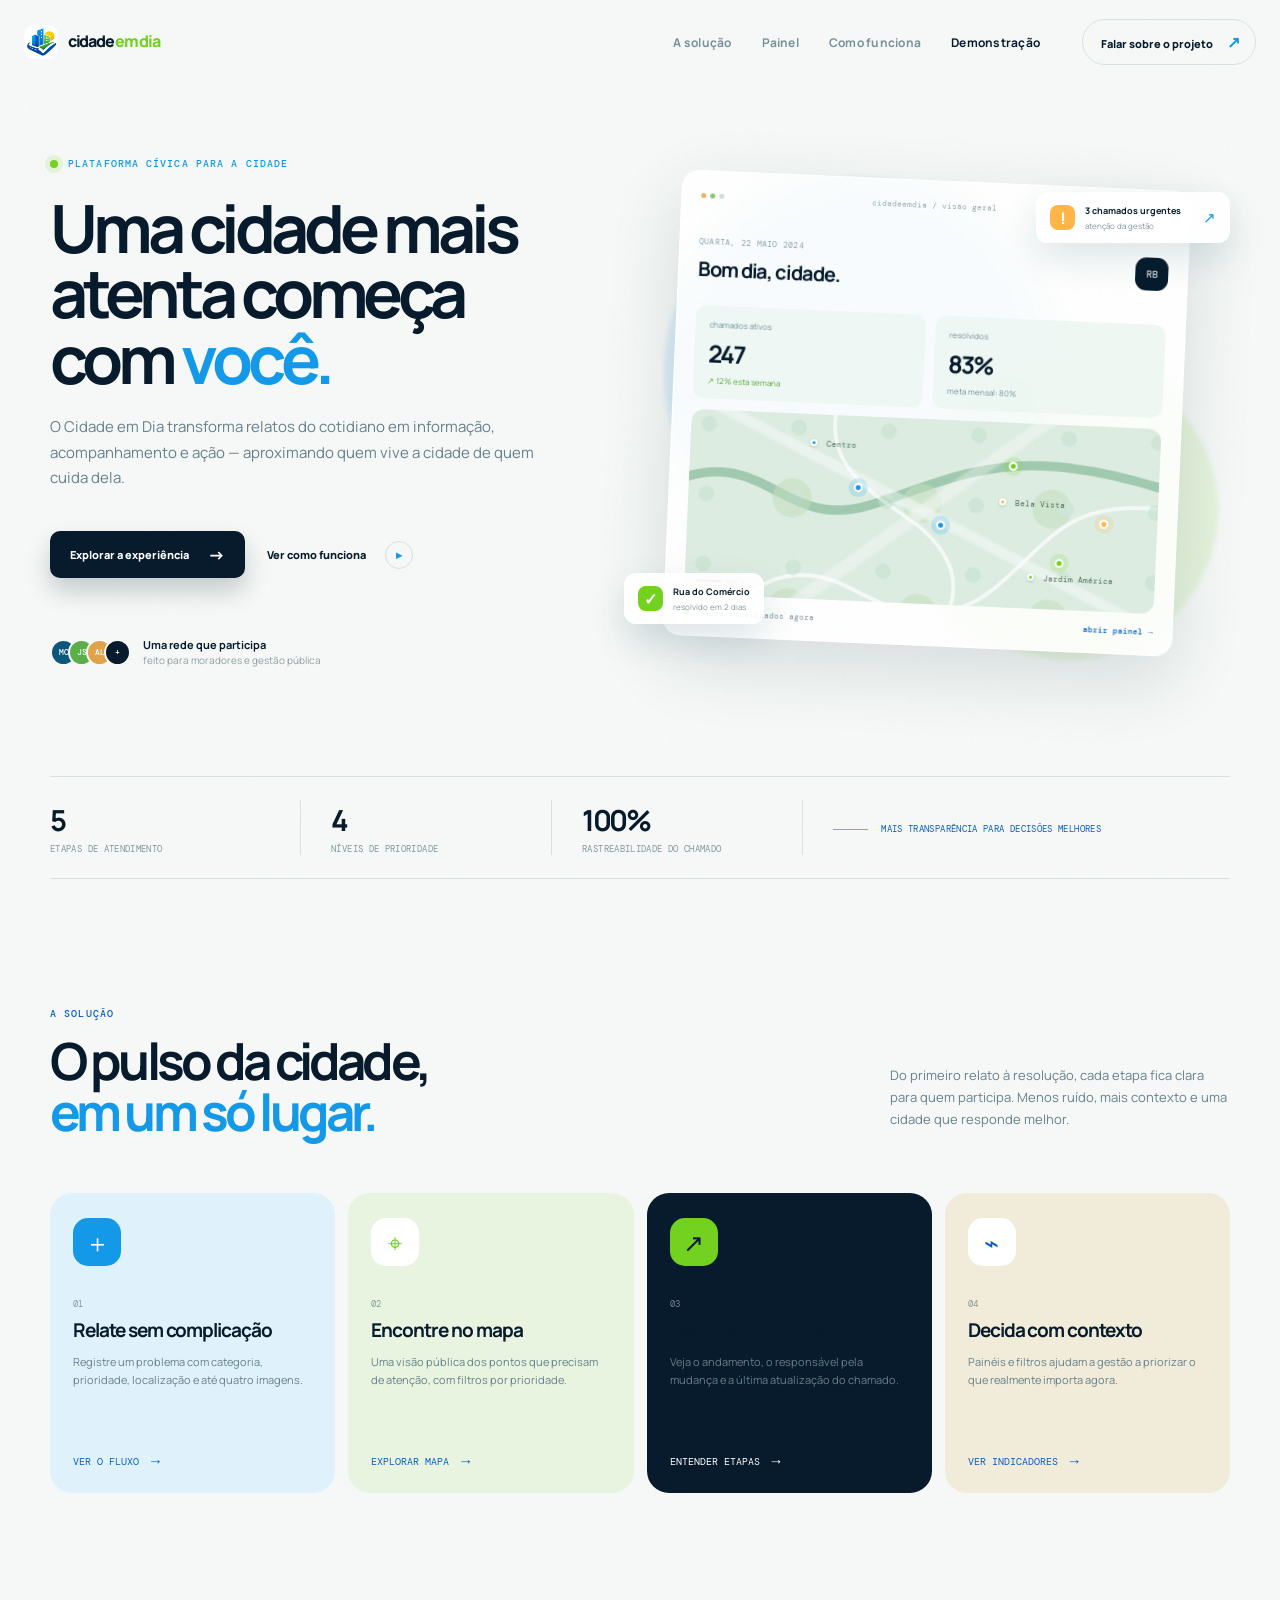
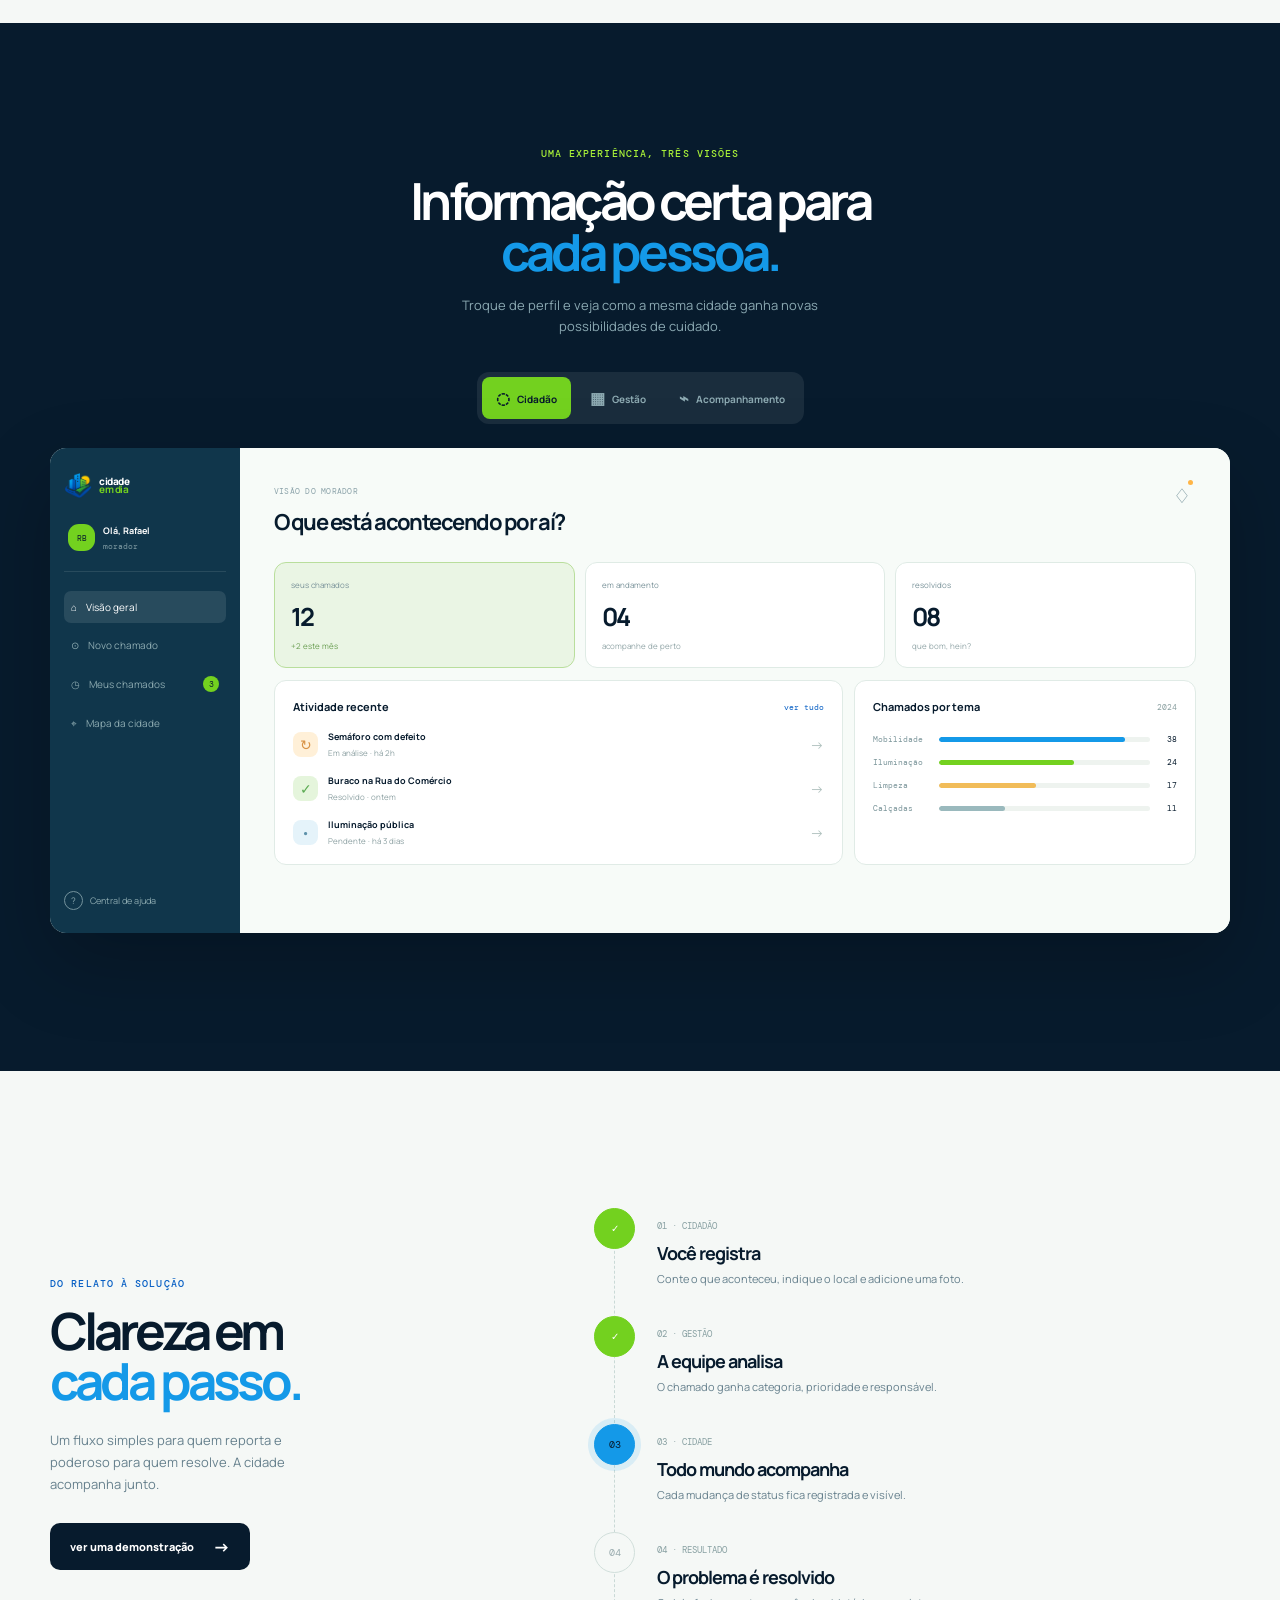
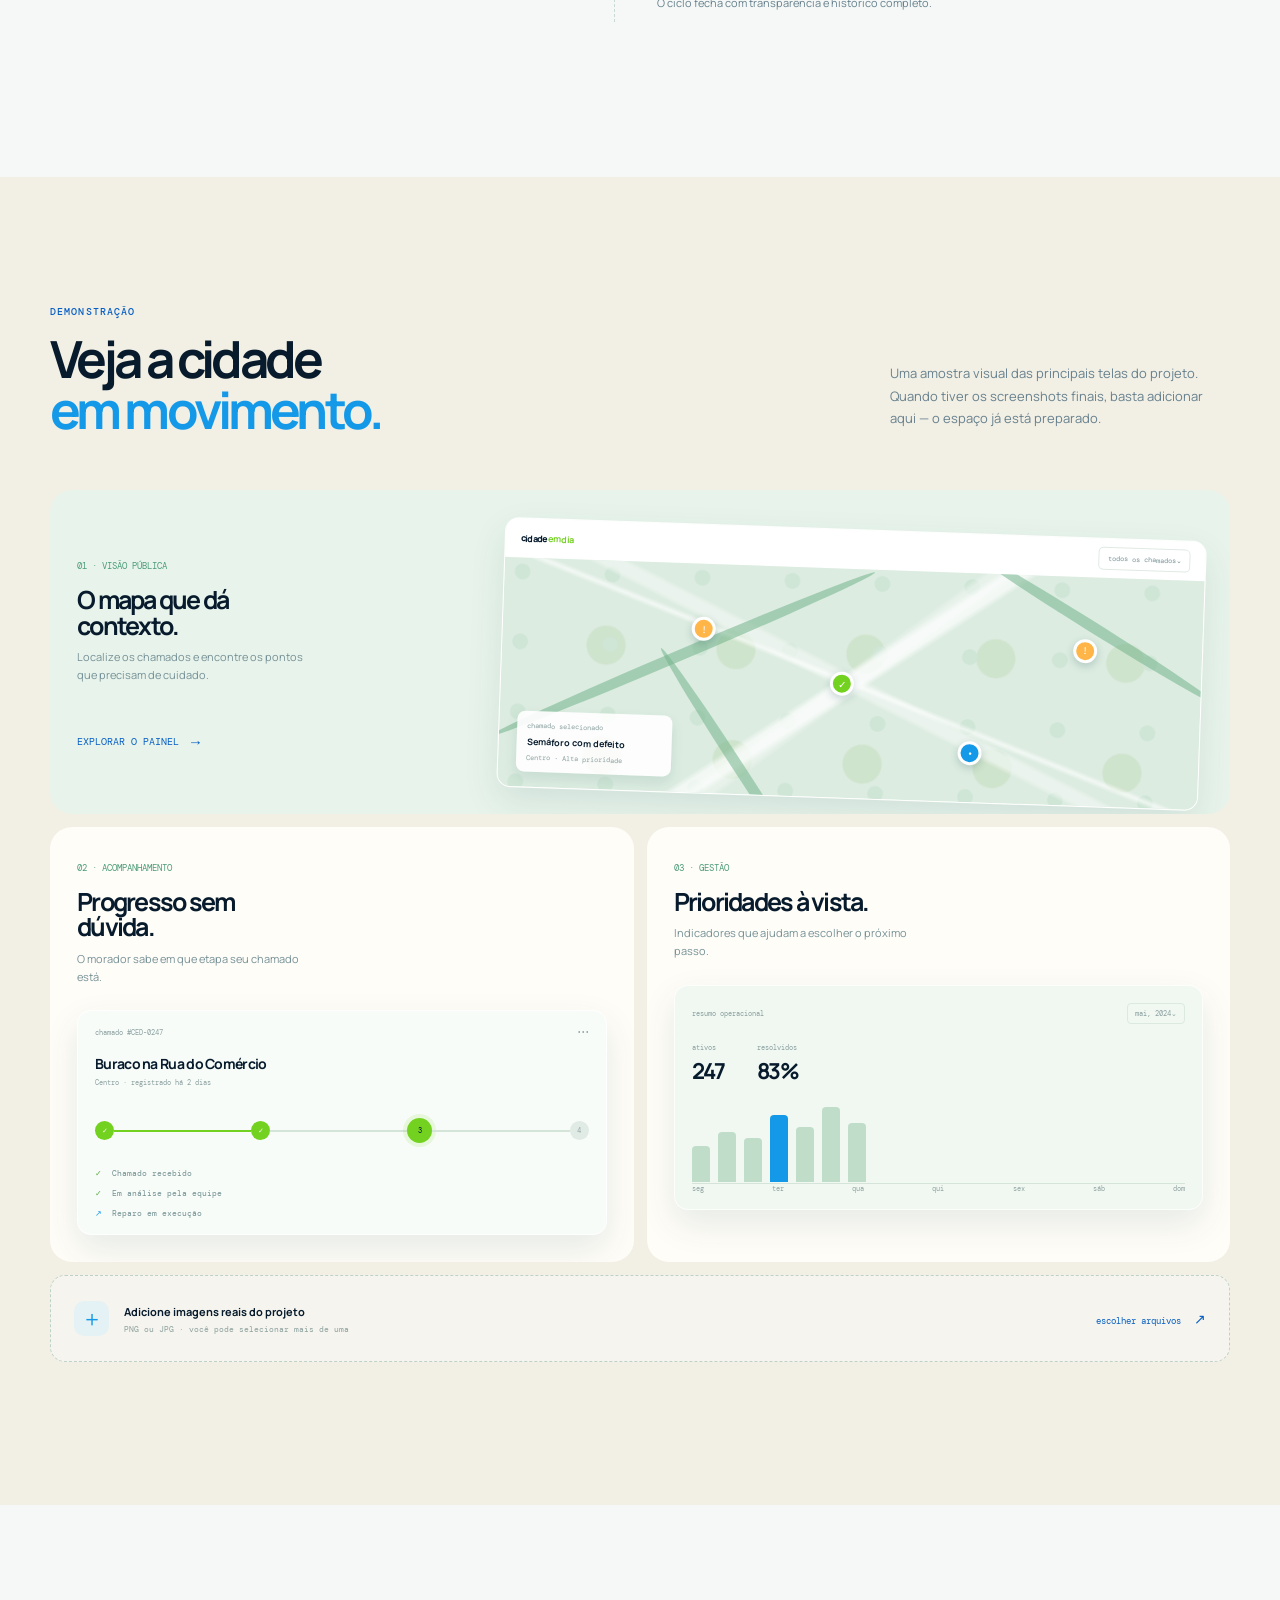
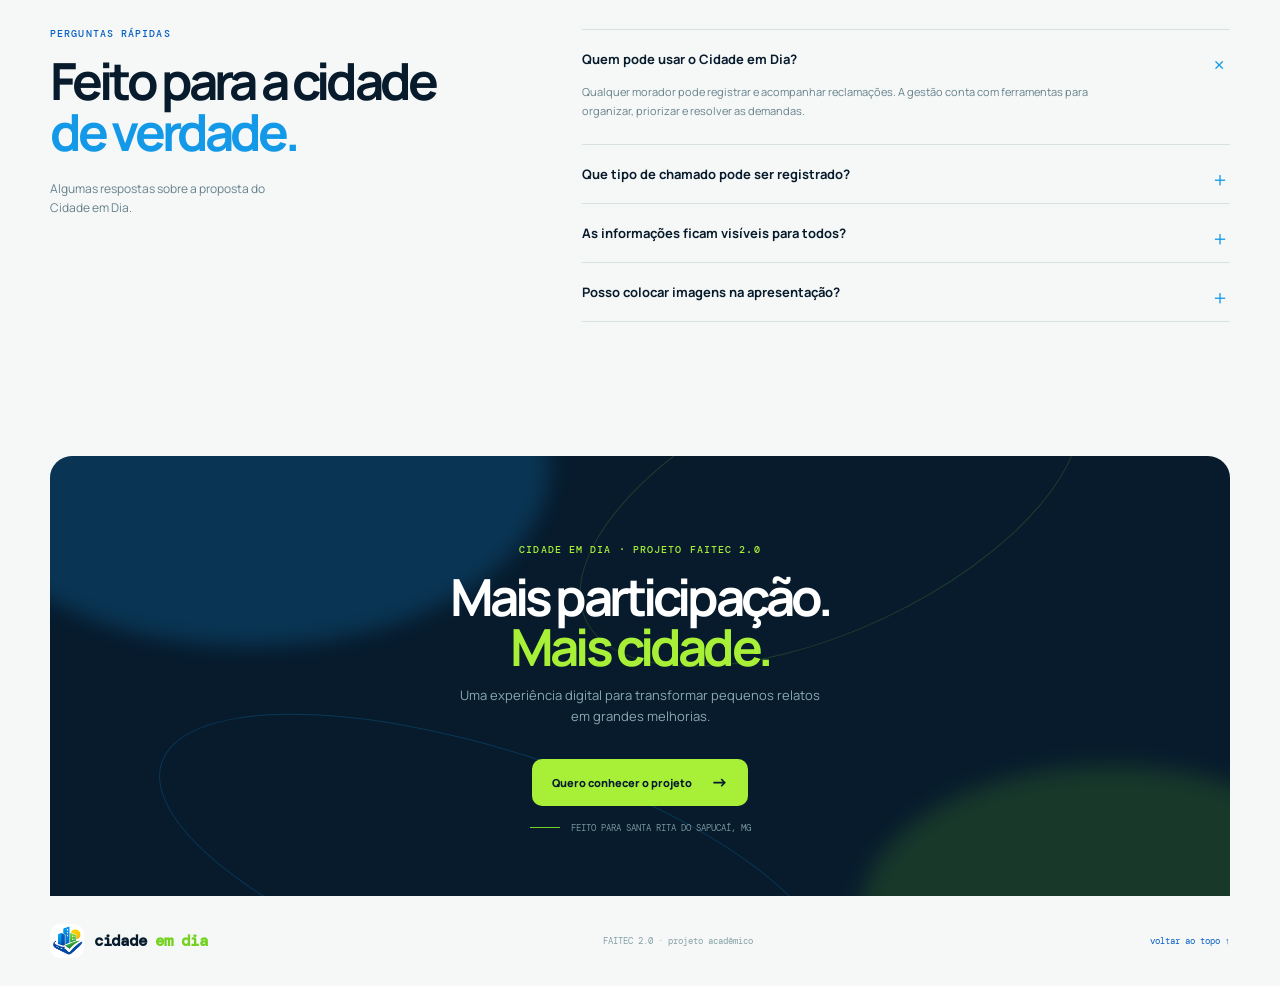
==== site/index.html @ e8146974 "add initial model for site" ====
<!doctype html>
<html lang="pt-BR">
  <head>
    <meta charset="UTF-8" />
    <meta name="viewport" content="width=device-width, initial-scale=1.0" />
    <meta name="description" content="Cidade em Dia: conectando moradores, gestão pública e soluções para uma cidade melhor." />
    <meta name="theme-color" content="#071b2d" />
    <title>Cidade em Dia — A cidade em movimento</title>
    <link rel="stylesheet" href="styles.css" />
  </head>
  <body>
    <div class="site-noise" aria-hidden="true"></div>

    <header class="topbar" id="topo">
      <a class="brand" href="#topo" aria-label="Cidade em Dia, início">
        <span class="brand-mark"><img src="../src/main/resources/images/logoSemNome.png" alt="" /></span>
        <span class="brand-name">cidade <b>em dia</b></span>
      </a>

      <button class="menu-toggle" type="button" aria-expanded="false" aria-controls="main-nav">
        <span></span><span></span><span></span>
        <span class="sr-only">Abrir menu</span>
      </button>

      <nav class="main-nav" id="main-nav" aria-label="Navegação principal">
        <a class="nav-link is-active" href="#solucao">A solução</a>
        <a class="nav-link" href="#painel">Painel</a>
        <a class="nav-link" href="#fluxo">Como funciona</a>
        <a class="nav-link" href="#demonstracao">Demonstração</a>
      </nav>

      <a class="nav-cta" href="#contato">Falar sobre o projeto <span aria-hidden="true">↗</span></a>
    </header>

    <main>
      <section class="hero section-wrap" id="inicio">
        <div class="hero-copy reveal">
          <div class="eyebrow"><span class="pulse-dot"></span> plataforma cívica para a cidade</div>
          <h1>Uma cidade mais atenta começa com <span>você.</span></h1>
          <p class="hero-lead">O Cidade em Dia transforma relatos do cotidiano em informação, acompanhamento e ação — aproximando quem vive a cidade de quem cuida dela.</p>
          <div class="hero-actions">
            <a class="button button-primary" href="#painel">Explorar a experiência <span aria-hidden="true">→</span></a>
            <button class="button button-quiet" type="button" data-open-modal>Ver como funciona <span class="play-icon" aria-hidden="true">▶</span></button>
          </div>
          <div class="hero-proof">
            <div class="avatar-stack" aria-hidden="true">
              <span>MC</span><span>JS</span><span>AL</span><span>+</span>
            </div>
            <p><strong>Uma rede que participa</strong><br /><span>feito para moradores e gestão pública</span></p>
          </div>
        </div>

        <div class="hero-visual reveal reveal-delay" aria-label="Prévia do painel Cidade em Dia">
          <div class="visual-glow glow-blue"></div>
          <div class="visual-glow glow-green"></div>
          <div class="hero-dashboard glass-card">
            <div class="dashboard-topline">
              <div class="window-dots"><i></i><i></i><i></i></div>
              <span>cidadeemdia / visão geral</span>
              <button type="button" aria-label="Mais opções">•••</button>
            </div>
            <div class="dashboard-heading">
              <div><span class="mini-label">quarta, 22 maio 2024</span><h2>Bom dia, cidade.</h2></div>
              <span class="user-chip">RB</span>
            </div>
            <div class="metric-row">
              <div class="metric"><span>chamados ativos</span><strong data-count="247">0</strong><small class="metric-up">↗ 12% esta semana</small></div>
              <div class="metric"><span>resolvidos</span><strong data-count="83" data-suffix="%">0%</strong><small>meta mensal: 80%</small></div>
            </div>
            <div class="mini-map">
              <div class="map-label map-label-one"><span class="map-pin blue"></span> Centro</div>
              <div class="map-label map-label-two"><span class="map-pin green"></span> Jardim América</div>
              <div class="map-label map-label-three"><span class="map-pin amber"></span> Bela Vista</div>
              <svg viewBox="0 0 500 220" preserveAspectRatio="none" aria-hidden="true">
                <path class="map-road road-one" d="M-10 75 C 80 38, 104 126, 194 94 S 342 16, 520 68" />
                <path class="map-road road-two" d="M48 222 C 80 168, 129 161, 178 184 S 278 225, 334 173 S 405 76, 515 86" />
                <path class="map-road road-three" d="M155 -10 C 139 65, 217 90, 251 118 S 300 180, 270 230" />
              </svg>
              <div class="map-dot dot-blue"></div><div class="map-dot dot-blue two"></div><div class="map-dot dot-green"></div><div class="map-dot dot-amber"></div><div class="map-dot dot-green two"></div>
              <div class="map-scale"><span></span><small>500 m</small></div>
            </div>
            <div class="dashboard-footer"><span><i class="status-live"></i> dados atualizados agora</span><a href="#painel">abrir painel →</a></div>
          </div>
          <div class="floating-card floating-alert"><span class="alert-icon">!</span><div><strong>3 chamados urgentes</strong><small>atenção da gestão</small></div><span class="floating-arrow">↗</span></div>
          <div class="floating-card floating-status"><span class="check-icon">✓</span><div><strong>Rua do Comércio</strong><small>resolvido em 2 dias</small></div></div>
        </div>
      </section>

      <div class="impact-strip section-wrap reveal" aria-label="Indicadores do projeto">
        <div><strong>5</strong><span>etapas de atendimento</span></div>
        <div><strong>4</strong><span>níveis de prioridade</span></div>
        <div><strong>100%</strong><span>rastreabilidade do chamado</span></div>
        <div class="impact-note"><span class="impact-line"></span><span>mais transparência para decisões melhores</span></div>
      </div>

      <section class="section section-wrap" id="solucao">
        <div class="section-heading split-heading reveal">
          <div><div class="eyebrow eyebrow-dark">a solução</div><h2>O pulso da cidade,<br /><em>em um só lugar.</em></h2></div>
          <p>Do primeiro relato à resolução, cada etapa fica clara para quem participa. Menos ruído, mais contexto e uma cidade que responde melhor.</p>
        </div>
        <div class="feature-grid">
          <article class="feature-card feature-blue reveal">
            <div class="feature-icon icon-report"><span>＋</span></div>
            <span class="feature-number">01</span><h3>Relate sem complicação</h3><p>Registre um problema com categoria, prioridade, localização e até quatro imagens.</p><a href="#fluxo" class="text-link">ver o fluxo <span>→</span></a>
          </article>
          <article class="feature-card feature-lime reveal reveal-delay-sm">
            <div class="feature-icon icon-map"><span>⌖</span></div>
            <span class="feature-number">02</span><h3>Encontre no mapa</h3><p>Uma visão pública dos pontos que precisam de atenção, com filtros por prioridade.</p><a href="#painel" class="text-link">explorar mapa <span>→</span></a>
          </article>
          <article class="feature-card feature-navy reveal reveal-delay-md">
            <div class="feature-icon icon-track"><span>↗</span></div>
            <span class="feature-number">03</span><h3>Acompanhe de verdade</h3><p>Veja o andamento, o responsável pela mudança e a última atualização do chamado.</p><a href="#fluxo" class="text-link">entender etapas <span>→</span></a>
          </article>
          <article class="feature-card feature-sand reveal reveal-delay-lg">
            <div class="feature-icon icon-insight"><span>⌁</span></div>
            <span class="feature-number">04</span><h3>Decida com contexto</h3><p>Painéis e filtros ajudam a gestão a priorizar o que realmente importa agora.</p><a href="#painel" class="text-link">ver indicadores <span>→</span></a>
          </article>
        </div>
      </section>

      <section class="section panel-section" id="painel">
        <div class="section-wrap">
          <div class="section-heading centered-heading reveal">
            <div class="eyebrow eyebrow-light">uma experiência, três visões</div>
            <h2>Informação certa para<br /><em>cada pessoa.</em></h2>
            <p>Troque de perfil e veja como a mesma cidade ganha novas possibilidades de cuidado.</p>
          </div>
          <div class="panel-switcher reveal" role="tablist" aria-label="Perfis do painel">
            <button class="profile-tab is-active" type="button" role="tab" aria-selected="true" data-profile="citizen"><span class="tab-symbol">◌</span> Cidadão</button>
            <button class="profile-tab" type="button" role="tab" aria-selected="false" data-profile="manager"><span class="tab-symbol">▦</span> Gestão</button>
            <button class="profile-tab" type="button" role="tab" aria-selected="false" data-profile="tracking"><span class="tab-symbol">⌁</span> Acompanhamento</button>
          </div>
          <div class="interactive-panel glass-card reveal">
            <div class="interactive-sidebar">
              <div class="mini-brand"><img src="../src/main/resources/images/logoSemNome.png" alt="" /><span>cidade<br /><b>em dia</b></span></div>
              <div class="sidebar-user"><span class="user-chip user-chip-light">RB</span><div><strong id="side-name">Olá, Rafael</strong><small id="side-role">morador</small></div></div>
              <nav class="side-nav" aria-label="Prévia de navegação"><a class="side-nav-link is-current" href="#painel">⌂ <span>Visão geral</span></a><a class="side-nav-link" href="#demonstracao">⊙ <span id="side-action">Novo chamado</span></a><a class="side-nav-link" href="#fluxo">◷ <span>Meus chamados</span><i>3</i></a><a class="side-nav-link" href="#painel">⌖ <span>Mapa da cidade</span></a></nav>
              <div class="sidebar-bottom"><span class="sidebar-help">?</span><span>Central de ajuda</span></div>
            </div>
            <div class="interactive-main">
              <div class="interactive-top"><div><span class="mini-label" id="panel-kicker">visão do morador</span><h3 id="panel-title">O que está acontecendo por aí?</h3></div><button class="notify-button" aria-label="Notificações">♢<i></i></button></div>
              <div class="panel-content" id="profile-citizen">
                <div class="panel-stat-grid"><div class="panel-stat panel-stat-highlight"><span>seus chamados</span><strong>12</strong><small>+2 este mês</small></div><div class="panel-stat"><span>em andamento</span><strong>04</strong><small>acompanhe de perto</small></div><div class="panel-stat"><span>resolvidos</span><strong>08</strong><small>que bom, hein?</small></div></div>
                <div class="panel-lower"><div class="activity-card"><div class="card-header"><h4>Atividade recente</h4><a href="#fluxo">ver tudo</a></div><div class="activity-row"><span class="activity-status status-analysis">↻</span><div><strong>Semáforo com defeito</strong><small>Em análise · há 2h</small></div><span class="activity-arrow">→</span></div><div class="activity-row"><span class="activity-status status-done">✓</span><div><strong>Buraco na Rua do Comércio</strong><small>Resolvido · ontem</small></div><span class="activity-arrow">→</span></div><div class="activity-row"><span class="activity-status status-pending">•</span><div><strong>Iluminação pública</strong><small>Pendente · há 3 dias</small></div><span class="activity-arrow">→</span></div></div><div class="category-card"><div class="card-header"><h4>Chamados por tema</h4><span>2024</span></div><div class="bar-chart"><div style="--bar: 88%"><span>Mobilidade</span><i></i><b>38</b></div><div style="--bar: 64%"><span>Iluminação</span><i></i><b>24</b></div><div style="--bar: 46%"><span>Limpeza</span><i></i><b>17</b></div><div style="--bar: 31%"><span>Calçadas</span><i></i><b>11</b></div></div></div></div>
              </div>
              <div class="panel-content is-hidden" id="profile-manager">
                <div class="panel-stat-grid"><div class="panel-stat panel-stat-highlight"><span>chamados totais</span><strong>247</strong><small>+12% esta semana</small></div><div class="panel-stat"><span>urgentes</span><strong>03</strong><small class="danger-text">atenção necessária</small></div><div class="panel-stat"><span>taxa de solução</span><strong>83<small>%</small></strong><small>acima da meta</small></div></div>
                <div class="panel-lower"><div class="activity-card"><div class="card-header"><h4>Fila de atenção</h4><a href="#demonstracao">abrir fila</a></div><div class="activity-row"><span class="priority-dot priority-high"></span><div><strong>Congestionamento recorrente</strong><small>Urgente · Centro</small></div><span class="activity-arrow">→</span></div><div class="activity-row"><span class="priority-dot priority-medium"></span><div><strong>Faixa de pedestres apagada</strong><small>Alta · Jardim América</small></div><span class="activity-arrow">→</span></div><div class="activity-row"><span class="priority-dot priority-low"></span><div><strong>Coleta irregular</strong><small>Média · Bela Vista</small></div><span class="activity-arrow">→</span></div></div><div class="category-card insight-card"><div class="card-header"><h4>Tempo médio</h4><span>últimos 30 dias</span></div><strong class="big-insight">2,4 <small>dias</small></strong><div class="insight-line"><span>melhor que no mês anterior</span><b>↓ 18%</b></div><div class="sparkline"><i></i><i></i><i></i><i></i><i></i><i></i><i></i><i></i></div></div></div>
              </div>
              <div class="panel-content is-hidden" id="profile-tracking">
                <div class="tracking-head"><div><span class="mini-label">chamado #CED-0247</span><h4>Buraco na Rua do Comércio</h4><span class="location-label">⌖ Centro · Santa Rita do Sapucaí</span></div><span class="tracking-badge">em execução</span></div>
                <div class="progress-track"><div class="progress-fill"></div><div class="progress-point is-done">✓</div><div class="progress-point is-done">✓</div><div class="progress-point is-current">3</div><div class="progress-point">4</div></div><div class="progress-labels"><span>Registrado</span><span>Em análise</span><span class="current-label">Em execução</span><span>Resolvido</span></div>
                <div class="tracking-update"><span class="update-icon">↗</span><div><strong>Equipe de obras atualizou o chamado</strong><small>“O reparo foi programado para esta semana.” · há 4h</small></div><a href="#fluxo">ver histórico →</a></div>
              </div>
            </div>
          </div>
        </div>
      </section>

      <section class="section section-wrap workflow-section" id="fluxo">
        <div class="workflow-copy reveal"><div class="eyebrow eyebrow-dark">do relato à solução</div><h2>Clareza em<br /><em>cada passo.</em></h2><p>Um fluxo simples para quem reporta e poderoso para quem resolve. A cidade acompanha junto.</p><a class="button button-dark" href="#demonstracao">ver uma demonstração <span>→</span></a></div>
        <div class="timeline reveal reveal-delay"><div class="timeline-line"></div><article class="timeline-item is-complete"><div class="timeline-marker">✓</div><div><span>01 · cidadão</span><h3>Você registra</h3><p>Conte o que aconteceu, indique o local e adicione uma foto.</p></div></article><article class="timeline-item is-complete"><div class="timeline-marker">✓</div><div><span>02 · gestão</span><h3>A equipe analisa</h3><p>O chamado ganha categoria, prioridade e responsável.</p></div></article><article class="timeline-item is-current"><div class="timeline-marker">03</div><div><span>03 · cidade</span><h3>Todo mundo acompanha</h3><p>Cada mudança de status fica registrada e visível.</p></div></article><article class="timeline-item"><div class="timeline-marker">04</div><div><span>04 · resultado</span><h3>O problema é resolvido</h3><p>O ciclo fecha com transparência e histórico completo.</p></div></article></div>
      </section>

      <section class="section demo-section" id="demonstracao">
        <div class="section-wrap">
          <div class="section-heading split-heading reveal"><div><div class="eyebrow eyebrow-dark">demonstração</div><h2>Veja a cidade<br /><em>em movimento.</em></h2></div><p>Uma amostra visual das principais telas do projeto. Quando tiver os screenshots finais, basta adicionar aqui — o espaço já está preparado.</p></div>
          <div class="showcase-grid">
            <article class="showcase-card showcase-wide reveal"><div class="showcase-copy"><span class="showcase-tag">01 · visão pública</span><h3>O mapa que dá contexto.</h3><p>Localize os chamados e encontre os pontos que precisam de cuidado.</p><a href="#painel" class="text-link">explorar o painel <span>→</span></a></div><div class="mock-screen map-screen"><div class="mock-toolbar"><span class="mock-logo">cidade <b>em dia</b></span><span class="mock-pill">todos os chamados⌄</span></div><div class="mock-map-field"><div class="mock-road r1"></div><div class="mock-road r2"></div><div class="mock-road r3"></div><span class="mock-pin mp1">!</span><span class="mock-pin mp2">✓</span><span class="mock-pin mp3">!</span><span class="mock-pin mp4">•</span><div class="mock-map-card"><small>chamado selecionado</small><strong>Semáforo com defeito</strong><span>Centro · Alta prioridade</span></div></div></div></article>
            <article class="showcase-card reveal reveal-delay-sm"><div class="showcase-copy"><span class="showcase-tag">02 · acompanhamento</span><h3>Progresso sem dúvida.</h3><p>O morador sabe em que etapa seu chamado está.</p></div><div class="mock-screen tracking-screen"><div class="mock-screen-head"><span>chamado #CED-0247</span><i>•••</i></div><strong>Buraco na Rua do Comércio</strong><small>Centro · registrado há 2 dias</small><div class="mock-progress"><span class="done">✓</span><i></i><span class="done">✓</span><i></i><span class="current">3</span><i></i><span>4</span></div><div class="mock-status-list"><span><i class="green-check">✓</i> Chamado recebido</span><span><i class="green-check">✓</i> Em análise pela equipe</span><span><i class="blue-check">↗</i> Reparo em execução</span></div></div></article>
            <article class="showcase-card reveal reveal-delay-md"><div class="showcase-copy"><span class="showcase-tag">03 · gestão</span><h3>Prioridades à vista.</h3><p>Indicadores que ajudam a escolher o próximo passo.</p></div><div class="mock-screen analytics-screen"><div class="mock-screen-head"><span>resumo operacional</span><span class="mock-date">mai, 2024⌄</span></div><div class="mock-kpis"><div><small>ativos</small><strong>247</strong></div><div><small>resolvidos</small><strong>83%</strong></div></div><div class="mock-bars"><i style="height: 44%"></i><i style="height: 61%"></i><i style="height: 54%"></i><i class="active" style="height: 82%"></i><i style="height: 67%"></i><i style="height: 92%"></i><i style="height: 72%"></i></div><div class="mock-chart-labels"><span>seg</span><span>ter</span><span>qua</span><span>qui</span><span>sex</span><span>sáb</span><span>dom</span></div></div></article>
          </div>
          <label class="upload-zone reveal" for="demo-upload"><span class="upload-plus">＋</span><span><strong>Adicione imagens reais do projeto</strong><small>PNG ou JPG · você pode selecionar mais de uma</small></span><span class="upload-action">escolher arquivos <span>↗</span></span><input id="demo-upload" type="file" accept="image/png,image/jpeg,image/webp" multiple /></label>
          <div class="uploaded-gallery" id="uploaded-gallery" aria-live="polite"></div>
        </div>
      </section>

      <section class="section faq-section section-wrap">
        <div class="faq-intro reveal"><div class="eyebrow eyebrow-dark">perguntas rápidas</div><h2>Feito para a cidade<br /><em>de verdade.</em></h2><p>Algumas respostas sobre a proposta do Cidade em Dia.</p></div>
        <div class="faq-list reveal reveal-delay"><button class="faq-item is-open" type="button"><span>Quem pode usar o Cidade em Dia?</span><i>＋</i><p>Qualquer morador pode registrar e acompanhar reclamações. A gestão conta com ferramentas para organizar, priorizar e resolver as demandas.</p></button><button class="faq-item" type="button"><span>Que tipo de chamado pode ser registrado?</span><i>＋</i><p>Mobilidade, iluminação, limpeza, calçadas e outros temas urbanos. Cada chamado pode receber categoria, subcategoria e prioridade.</p></button><button class="faq-item" type="button"><span>As informações ficam visíveis para todos?</span><i>＋</i><p>Os problemas públicos podem ser consultados no mapa e o morador acompanha o histórico dos próprios chamados com transparência.</p></button><button class="faq-item" type="button"><span>Posso colocar imagens na apresentação?</span><i>＋</i><p>Sim. A seção de demonstração acima já permite selecionar imagens locais para criar uma galeria visual do projeto.</p></button></div>
      </section>

      <section class="final-cta section-wrap reveal" id="contato"><div class="cta-orbit orbit-one"></div><div class="cta-orbit orbit-two"></div><div class="eyebrow eyebrow-light">cidade em dia · projeto faitec 2.0</div><h2>Mais participação.<br /><em>Mais cidade.</em></h2><p>Uma experiência digital para transformar pequenos relatos em grandes melhorias.</p><a class="button button-light" href="#demonstracao">Quero conhecer o projeto <span>→</span></a><div class="cta-signature"><span class="signature-line"></span><span>feito para Santa Rita do Sapucaí, MG</span></div></section>
    </main>

    <footer class="footer section-wrap"><a class="brand" href="#topo"><span class="brand-mark"><img src="../src/main/resources/images/logoSemNome.png" alt="" /></span><span class="brand-name">cidade <b>em dia</b></span></a><span>FAITEC 2.0 · projeto acadêmico</span><a href="#topo">voltar ao topo ↑</a></footer>

    <div class="modal-backdrop" id="demo-modal" role="dialog" aria-modal="true" aria-labelledby="modal-title" hidden><div class="demo-modal"><button class="modal-close" type="button" data-close-modal aria-label="Fechar">×</button><span class="eyebrow eyebrow-dark">em 3 passos</span><h2 id="modal-title">Como a cidade entra<br /><em>em movimento.</em></h2><div class="modal-steps"><div><span>01</span><strong>Relate</strong><small>O morador registra o que precisa de atenção.</small></div><div><span>02</span><strong>Organize</strong><small>A gestão analisa e prioriza cada chamado.</small></div><div><span>03</span><strong>Acompanhe</strong><small>Todos acompanham o caminho até a solução.</small></div></div><a class="button button-dark" href="#fluxo" data-close-modal>ver o fluxo completo <span>→</span></a></div></div>

    <script src="app.js"></script>
  </body>
</html>
---- site/styles.css ----
@import url('https://fonts.googleapis.com/css2?family=DM+Mono:wght@400;500&family=Manrope:wght@400;500;600;700;800&display=swap');

:root {
  --navy: #071b2d;
  --navy-2: #0b2942;
  --blue: #1499e8;
  --blue-deep: #075fc4;
  --green: #73d11f;
  --green-bright: #a8f038;
  --ink: #102f44;
  --muted: #66808d;
  --line: #d7e1df;
  --paper: #f5f8f6;
  --warm: #f2efe5;
  --orange: #ffb547;
  --shadow: 0 24px 70px rgba(20, 52, 70, .14);
  --radius: 22px;
}

* { box-sizing: border-box; }
html { scroll-behavior: smooth; }
body { margin: 0; color: var(--ink); background: var(--paper); font-family: 'Manrope', 'Segoe UI', sans-serif; -webkit-font-smoothing: antialiased; }
body.modal-open { overflow: hidden; }
a { color: inherit; text-decoration: none; }
button, input { font: inherit; }
button { cursor: pointer; }
.sr-only { position: absolute; width: 1px; height: 1px; padding: 0; margin: -1px; overflow: hidden; clip: rect(0,0,0,0); white-space: nowrap; border: 0; }
.site-noise { position: fixed; inset: 0; pointer-events: none; opacity: .022; z-index: 20; background-image: url("data:image/svg+xml,%3Csvg viewBox='0 0 220 220' xmlns='http://www.w3.org/2000/svg'%3E%3Cfilter id='n'%3E%3CfeTurbulence type='fractalNoise' baseFrequency='.8' numOctaves='3' stitchTiles='stitch'/%3E%3C/filter%3E%3Crect width='100%25' height='100%25' filter='url(%23n)' opacity='.35'/%3E%3C/svg%3E"); }
.section-wrap { width: min(1180px, calc(100% - 64px)); margin-inline: auto; }
.topbar { height: 84px; width: min(1280px, calc(100% - 48px)); margin: 0 auto; display: flex; align-items: center; gap: 42px; position: relative; z-index: 10; }
.brand { display: inline-flex; align-items: center; gap: 10px; flex-shrink: 0; }
.brand-mark { width: 34px; height: 34px; display: grid; place-items: center; border-radius: 10px; background: #fff; overflow: hidden; }
.brand-mark img { width: 31px; height: 31px; object-fit: contain; }
.brand-name { font-size: 16px; line-height: .85; letter-spacing: -.08em; font-weight: 800; color: var(--navy); }
.brand-name b { color: var(--green); font-weight: 800; }
.main-nav { display: flex; gap: 30px; align-items: center; margin-left: auto; }
.nav-link { color: #77909a; font-size: 12px; font-weight: 700; letter-spacing: .02em; transition: color .25s ease; }
.nav-link:hover, .nav-link.is-active { color: var(--navy); }
.nav-cta { padding: 11px 15px 11px 18px; border: 1px solid var(--line); border-radius: 30px; font-size: 11px; font-weight: 800; color: var(--navy); transition: .25s ease; }
.nav-cta span { margin-left: 12px; color: var(--blue); font-size: 16px; }
.nav-cta:hover { border-color: var(--blue); transform: translateY(-2px); box-shadow: 0 8px 20px rgba(20,153,232,.1); }
.menu-toggle { display: none; border: 0; background: none; }

.hero { min-height: 690px; display: grid; grid-template-columns: .93fr 1.07fr; gap: 48px; align-items: center; padding-top: 54px; padding-bottom: 88px; }
.eyebrow { display: flex; align-items: center; gap: 10px; font: 500 10px/1 'DM Mono', monospace; letter-spacing: .11em; text-transform: uppercase; color: var(--blue); }
.eyebrow-dark { color: var(--blue-deep); }
.eyebrow-light { color: var(--green-bright); }
.pulse-dot { width: 8px; height: 8px; background: var(--green); border-radius: 50%; box-shadow: 0 0 0 5px rgba(115,209,31,.14); }
.hero h1 { max-width: 620px; margin: 26px 0 22px; font-size: clamp(46px, 5.2vw, 75px); line-height: .99; letter-spacing: -.075em; color: var(--navy); }
h1 span, h2 em { color: var(--blue); font-style: normal; }
.hero-lead { max-width: 490px; color: var(--muted); line-height: 1.7; font-size: 15px; }
.hero-actions { display: flex; align-items: center; gap: 14px; margin-top: 34px; }
.button { display: inline-flex; align-items: center; justify-content: center; gap: 19px; padding: 15px 19px; border-radius: 10px; border: 1px solid transparent; font-size: 11px; font-weight: 800; transition: transform .25s ease, box-shadow .25s ease, background .25s ease; }
.button:hover { transform: translateY(-3px); }
.button span { font-size: 17px; line-height: 0; }
.button-primary { color: white; background: var(--navy); box-shadow: 0 13px 24px rgba(7,27,45,.2); }
.button-primary:hover, .button-dark:hover { background: var(--blue-deep); box-shadow: 0 16px 28px rgba(7,95,196,.2); }
.button-quiet { background: transparent; color: var(--navy); padding-left: 7px; }
.play-icon { display: grid; place-items: center; width: 28px; height: 28px; border: 1px solid #d5dfdd; border-radius: 50%; color: var(--blue); font-size: 8px !important; }
.hero-proof { display: flex; align-items: center; gap: 12px; margin-top: 52px; }
.avatar-stack { display: flex; padding-left: 9px; }
.avatar-stack span { width: 27px; height: 27px; margin-left: -9px; display: grid; place-items: center; border: 2px solid var(--paper); border-radius: 50%; color: white; background: #0d567c; font: 500 8px 'DM Mono', monospace; }
.avatar-stack span:nth-child(2) { background: #5aaf48; }.avatar-stack span:nth-child(3) { background: #e1a24a; }.avatar-stack span:nth-child(4) { background: var(--navy); }
.hero-proof p { margin: 0; font-size: 11px; line-height: 1.4; color: var(--navy); }.hero-proof p span { color: #8da0a6; font-size: 10px; }

.hero-visual { min-height: 550px; position: relative; display: grid; place-items: center; }
.visual-glow { position: absolute; border-radius: 50%; filter: blur(2px); pointer-events: none; }.glow-blue { width: 390px; height: 390px; top: 39px; left: 40px; background: rgba(20,153,232,.12); }.glow-green { width: 300px; height: 300px; right: 12px; bottom: 28px; background: rgba(115,209,31,.12); }
.glass-card { border: 1px solid rgba(255,255,255,.75); background: rgba(255,255,255,.79); box-shadow: var(--shadow); backdrop-filter: blur(20px); }
.hero-dashboard { width: min(510px, 88%); min-height: 405px; position: relative; z-index: 1; padding: 18px 19px; border-radius: 18px; transform: rotate(2.5deg); }
.dashboard-topline, .dashboard-heading, .dashboard-footer, .interactive-top, .card-header, .mock-screen-head { display: flex; align-items: center; justify-content: space-between; }.dashboard-topline { color: #9aacb2; font: 8px 'DM Mono', monospace; }.dashboard-topline button { border: 0; background: none; color: #9aacb2; }.window-dots { display: flex; gap: 4px; }.window-dots i { display: block; width: 5px; height: 5px; border-radius: 50%; background: #cfdddc; }.window-dots i:first-child { background: #efb361; }.window-dots i:nth-child(2) { background: #83c86b; }
.dashboard-heading { margin-top: 26px; }.mini-label { color: #8ca3aa; font: 8px 'DM Mono', monospace; letter-spacing: .03em; text-transform: uppercase; }.dashboard-heading h2 { margin: 6px 0 0; color: var(--navy); font-size: 20px; letter-spacing: -.055em; }.user-chip { display: grid; place-items: center; width: 33px; height: 33px; border-radius: 11px; background: var(--navy); color: white; font: 10px 'DM Mono', monospace; }.metric-row { display: grid; grid-template-columns: 1fr 1fr; gap: 10px; margin-top: 23px; }.metric { padding: 13px 14px; border-radius: 11px; background: rgba(236,245,241,.8); }.metric span, .metric small { display: block; color: #719099; font-size: 8px; }.metric strong { display: block; margin: 7px 0 5px; color: var(--navy); font-size: 24px; letter-spacing: -.08em; }.metric-up { color: #55a83c !important; }.mini-map { height: 185px; position: relative; overflow: hidden; margin-top: 11px; border-radius: 13px; background: #dcece1; }.mini-map:before, .mock-map-field:before { content: ''; position: absolute; inset: 0; opacity: .56; background: linear-gradient(25deg, transparent 48%, rgba(255,255,255,.7) 49%, rgba(255,255,255,.7) 51%, transparent 52%), linear-gradient(142deg, transparent 48%, rgba(255,255,255,.6) 49%, rgba(255,255,255,.6) 51%, transparent 52%), radial-gradient(circle at 20% 20%, #c4e0cd 0 8%, transparent 9%), radial-gradient(circle at 80% 77%, #c5ddbc 0 14%, transparent 15%); background-size: 100% 100%, 100% 100%, 90px 70px, 130px 110px; }.map-road { fill: none; stroke: rgba(255,255,255,.7); stroke-width: 4; }.map-road.road-one { stroke: rgba(121,178,143,.6); stroke-width: 10; }.map-label { position: absolute; z-index: 2; color: #527363; font: 8px 'DM Mono', monospace; }.map-label-one { top: 24px; left: 120px; }.map-label-two { bottom: 26px; right: 42px; }.map-label-three { top: 75px; right: 93px; }.map-pin { width: 7px; height: 7px; display: inline-block; margin-right: 4px; border: 2px solid white; border-radius: 50%; background: var(--blue); box-shadow: 0 1px 3px rgba(10,50,60,.2); }.map-pin.green { background: var(--green); }.map-pin.amber { background: var(--orange); }.map-dot { position: absolute; z-index: 1; width: 9px; height: 9px; border: 2px solid white; border-radius: 50%; background: var(--blue); box-shadow: 0 0 0 5px rgba(20,153,232,.18); }.dot-blue { top: 67px; left: 165px; }.dot-blue.two { top: 101px; left: 249px; }.dot-green { top: 134px; right: 92px; background: var(--green); box-shadow: 0 0 0 5px rgba(115,209,31,.18); }.dot-green.two { top: 39px; right: 142px; background: var(--green); box-shadow: 0 0 0 5px rgba(115,209,31,.18); }.dot-amber { top: 93px; right: 49px; background: var(--orange); box-shadow: 0 0 0 5px rgba(255,181,71,.18); }.map-scale { position: absolute; left: 12px; bottom: 10px; z-index: 2; display: flex; align-items: center; gap: 4px; color: #71937e; font: 7px 'DM Mono', monospace; }.map-scale span { display: block; width: 25px; border-top: 2px solid #71937e; }.dashboard-footer { margin-top: 13px; color: #849aa0; font: 8px 'DM Mono', monospace; }.dashboard-footer a { color: var(--blue-deep); font-weight: 500; }.status-live { width: 6px; height: 6px; display: inline-block; margin-right: 5px; border-radius: 50%; background: var(--green); }
.floating-card { position: absolute; z-index: 2; display: flex; align-items: center; gap: 10px; padding: 11px 13px; border: 1px solid rgba(255,255,255,.8); border-radius: 12px; background: rgba(255,255,255,.9); box-shadow: 0 15px 35px rgba(18,73,93,.13); }.floating-alert { top: 54px; right: 0; }.floating-status { bottom: 64px; left: 0; }.floating-card strong, .floating-card small { display: block; }.floating-card strong { color: var(--navy); font-size: 9px; }.floating-card small { margin-top: 3px; color: #82989e; font-size: 8px; }.alert-icon, .check-icon { display: grid; place-items: center; width: 25px; height: 25px; border-radius: 8px; color: white; font-weight: 800; background: var(--orange); }.check-icon { background: var(--green); }.floating-arrow { margin-left: 12px; color: var(--blue); font-size: 15px; }

.impact-strip { display: grid; grid-template-columns: repeat(3, 1fr) 1.7fr; padding: 23px 0; border-top: 1px solid var(--line); border-bottom: 1px solid var(--line); }.impact-strip > div { padding: 0 30px; border-right: 1px solid var(--line); }.impact-strip > div:first-child { padding-left: 0; }.impact-strip > div:last-child { border: 0; }.impact-strip strong { color: var(--navy); font-size: 29px; letter-spacing: -.08em; }.impact-strip span { display: block; margin-top: 3px; color: #82989e; font: 9px 'DM Mono', monospace; text-transform: uppercase; letter-spacing: .04em; }.impact-note { display: flex; align-items: center; gap: 13px; }.impact-note span:last-child { color: var(--blue-deep); line-height: 1.4; }.impact-line { width: 35px; height: 1px; flex-shrink: 0; background: var(--green); }

.section { padding: 130px 0; }.section-heading h2, .workflow-copy h2, .faq-intro h2, .final-cta h2 { margin: 16px 0 0; color: var(--navy); font-size: clamp(40px, 4vw, 58px); line-height: .99; letter-spacing: -.075em; }.split-heading { display: flex; align-items: flex-end; justify-content: space-between; gap: 50px; }.split-heading > p { width: 340px; margin: 0 0 6px; color: var(--muted); font-size: 13px; line-height: 1.7; }.feature-grid { display: grid; grid-template-columns: repeat(4, 1fr); gap: 13px; margin-top: 57px; }.feature-card { min-height: 300px; display: flex; flex-direction: column; position: relative; overflow: hidden; padding: 25px 23px 22px; border-radius: var(--radius); transition: transform .3s ease, box-shadow .3s ease; }.feature-card:hover { transform: translateY(-7px); box-shadow: 0 20px 40px rgba(7,27,45,.13); }.feature-blue { background: #dff2fb; }.feature-lime { background: #e8f4df; }.feature-navy { background: var(--navy); }.feature-sand { background: #f1ebd9; }.feature-icon { width: 48px; height: 48px; display: grid; place-items: center; border-radius: 15px; font-size: 25px; }.icon-report { color: white; background: var(--blue); }.icon-map { color: var(--green); background: #fff; }.icon-track { color: var(--navy); background: var(--green); }.icon-insight { color: var(--blue-deep); background: #fff; }.feature-number { margin-top: 32px; color: rgba(12,56,75,.45); font: 9px 'DM Mono', monospace; }.feature-navy .feature-number, .feature-navy h3, .feature-navy p, .feature-navy .text-link { color: white; }.feature-navy .feature-number { color: rgba(255,255,255,.45); }.feature-card h3 { margin: 7px 0 10px; color: var(--navy); font-size: 19px; letter-spacing: -.055em; }.feature-card p { margin: 0; color: #65808a; font-size: 11px; line-height: 1.6; }.text-link { display: inline-flex; align-items: center; gap: 12px; margin-top: auto; padding-top: 23px; color: var(--blue-deep); font: 10px 'DM Mono', monospace; text-transform: uppercase; }.text-link span { font-size: 15px; transition: transform .2s ease; }.text-link:hover span { transform: translateX(4px); }

.panel-section { overflow: hidden; padding: 126px 0 138px; background: var(--navy); }.centered-heading { text-align: center; }.centered-heading .eyebrow { justify-content: center; }.eyebrow-light + h2 { color: white; }.centered-heading p { max-width: 430px; margin: 18px auto 0; color: #8ba9b2; font-size: 13px; line-height: 1.6; }.panel-switcher { width: fit-content; display: flex; gap: 5px; padding: 5px; margin: 36px auto 24px; border-radius: 12px; background: rgba(255,255,255,.08); }.profile-tab { border: 0; border-radius: 8px; padding: 10px 14px; color: #8daab2; background: transparent; font-size: 10px; font-weight: 700; transition: .25s ease; }.profile-tab.is-active { color: var(--navy); background: var(--green); }.tab-symbol { margin-right: 5px; font-size: 16px; vertical-align: -1px; }.interactive-panel { min-height: 485px; display: grid; grid-template-columns: 190px 1fr; overflow: hidden; border-radius: 16px; background: #eaf2ee; border: 0; box-shadow: 0 30px 80px rgba(0,0,0,.22); }.interactive-sidebar { display: flex; flex-direction: column; padding: 23px 14px; color: #8da1a4; background: #10364b; }.mini-brand { display: flex; gap: 7px; align-items: center; color: white; font-size: 10px; font-weight: 800; line-height: .8; letter-spacing: -.05em; }.mini-brand img { width: 28px; height: 28px; object-fit: contain; }.mini-brand b { color: var(--green); }.sidebar-user { display: flex; align-items: center; gap: 8px; padding: 25px 4px 20px; border-bottom: 1px solid rgba(255,255,255,.1); }.user-chip-light { width: 27px; height: 27px; color: var(--navy); background: var(--green); font-size: 8px; }.sidebar-user strong, .sidebar-user small { display: block; }.sidebar-user strong { color: white; font-size: 9px; }.sidebar-user small { margin-top: 4px; color: #7f9aa2; font: 8px 'DM Mono', monospace; }.side-nav { display: grid; gap: 6px; padding-top: 19px; }.side-nav-link { display: flex; align-items: center; gap: 9px; padding: 9px 7px; border-radius: 7px; color: #8caab0; font-size: 10px; }.side-nav-link.is-current { color: white; background: rgba(255,255,255,.1); }.side-nav-link i { margin-left: auto; display: grid; place-items: center; width: 16px; height: 16px; border-radius: 50%; color: var(--navy); background: var(--green); font: normal 8px 'DM Mono', monospace; }.sidebar-bottom { display: flex; align-items: center; gap: 7px; margin-top: auto; color: #8caab0; font-size: 9px; }.sidebar-help { display: grid; place-items: center; width: 19px; height: 19px; border: 1px solid #73929c; border-radius: 50%; }.interactive-main { padding: 29px 34px 33px; background: #f7fbf8; }.interactive-top { align-items: flex-start; }.interactive-top h3 { margin: 8px 0 0; color: var(--navy); font-size: 22px; letter-spacing: -.07em; }.notify-button { position: relative; padding: 5px; border: 0; color: #7a969e; background: transparent; font-size: 20px; }.notify-button i { position: absolute; top: 3px; right: 3px; width: 5px; height: 5px; border-radius: 50%; background: var(--orange); }.panel-content { padding-top: 25px; }.is-hidden { display: none !important; }.panel-stat-grid { display: grid; grid-template-columns: repeat(3, 1fr); gap: 10px; }.panel-stat { padding: 16px; border: 1px solid #dfebe5; border-radius: 12px; background: white; }.panel-stat-highlight { border-color: #b9de9c; background: #eaf5e4; }.panel-stat span, .panel-stat small { display: block; color: #789198; font-size: 8px; }.panel-stat strong { display: block; margin: 9px 0 6px; color: var(--navy); font-size: 25px; letter-spacing: -.08em; }.panel-stat small { color: #6a9e52; }.panel-stat:not(.panel-stat-highlight) small { color: #91a5a7; }.danger-text { color: #d48647 !important; }.panel-lower { display: grid; grid-template-columns: 1.25fr .75fr; gap: 11px; margin-top: 12px; }.activity-card, .category-card { padding: 18px; border: 1px solid #e0ebe6; border-radius: 12px; background: white; }.card-header h4 { margin: 0; color: var(--navy); font-size: 11px; }.card-header a, .card-header span { color: #8ba0a1; font: 8px 'DM Mono', monospace; }.card-header a { color: var(--blue-deep); }.activity-row { display: flex; align-items: center; gap: 10px; margin-top: 16px; }.activity-row > div { flex: 1; }.activity-row strong, .activity-row small { display: block; }.activity-row strong { color: var(--navy); font-size: 9px; }.activity-row small { margin-top: 4px; color: #8ca0a2; font-size: 8px; }.activity-status { display: grid; place-items: center; width: 25px; height: 25px; border-radius: 8px; font-size: 14px; }.status-analysis { color: #d89245; background: #fff0d8; }.status-done { color: #59a950; background: #e5f5dc; }.status-pending { color: #5d91aa; background: #e5f3fa; }.activity-arrow { color: #aec0bd; font-size: 14px; }.bar-chart { display: grid; gap: 13px; margin-top: 20px; }.bar-chart > div { display: grid; grid-template-columns: 59px 1fr 20px; gap: 7px; align-items: center; }.bar-chart span, .bar-chart b { color: #7c969b; font: 8px 'DM Mono', monospace; }.bar-chart b { text-align: right; color: var(--navy); }.bar-chart i { height: 5px; position: relative; overflow: hidden; border-radius: 5px; background: #eef3ef; }.bar-chart i:after { content: ''; position: absolute; inset: 0; width: var(--bar); border-radius: inherit; background: var(--blue); }.bar-chart > div:nth-child(2) i:after { background: var(--green); }.bar-chart > div:nth-child(3) i:after { background: #f1bc59; }.bar-chart > div:nth-child(4) i:after { background: #9ab9bd; }.big-insight { display: block; margin: 24px 0 5px; color: var(--navy); font-size: 33px; letter-spacing: -.09em; }.big-insight small { font: 10px 'DM Mono', monospace; letter-spacing: 0; }.insight-line { display: flex; justify-content: space-between; color: #8ca1a3; font-size: 8px; }.insight-line b { color: #5ba346; font-weight: 500; }.sparkline { height: 38px; display: flex; align-items: flex-end; gap: 5px; margin-top: 18px; border-bottom: 1px solid #dce9e1; }.sparkline i { width: 12%; border-radius: 4px 4px 0 0; background: #cfe4d3; }.sparkline i:nth-child(1) { height: 24%; }.sparkline i:nth-child(2) { height: 47%; }.sparkline i:nth-child(3) { height: 40%; }.sparkline i:nth-child(4) { height: 63%; background: var(--green); }.sparkline i:nth-child(5) { height: 58%; }.sparkline i:nth-child(6) { height: 82%; }.sparkline i:nth-child(7) { height: 96%; }.tracking-head { display: flex; align-items: flex-start; justify-content: space-between; padding: 17px; border: 1px solid #deebe5; border-radius: 12px; background: white; }.tracking-head h4 { margin: 8px 0 6px; color: var(--navy); font-size: 15px; letter-spacing: -.045em; }.location-label { color: #8ca0a2; font: 8px 'DM Mono', monospace; }.tracking-badge { padding: 7px 9px; border-radius: 8px; color: #3e8750; background: #e5f5dc; font: 9px 'DM Mono', monospace; }.progress-track { height: 6px; display: flex; position: relative; align-items: center; justify-content: space-between; margin: 54px 34px 0; background: #d9e6df; }.progress-fill { position: absolute; left: 0; top: 0; width: 66%; height: 100%; background: var(--green); }.progress-point { position: relative; z-index: 1; width: 25px; height: 25px; display: grid; place-items: center; border: 5px solid #f7fbf8; border-radius: 50%; color: #95a9a6; background: #d9e6df; font: 8px 'DM Mono', monospace; }.progress-point.is-done { color: white; background: var(--green); }.progress-point.is-current { width: 31px; height: 31px; color: var(--navy); background: var(--green); box-shadow: 0 0 0 5px rgba(115,209,31,.15); }.progress-labels { display: flex; justify-content: space-between; margin: 11px 20px 0; color: #8ca0a2; font: 8px 'DM Mono', monospace; }.progress-labels .current-label { color: var(--navy); font-weight: 700; }.tracking-update { display: flex; align-items: center; gap: 12px; margin-top: 44px; padding: 15px 17px; border-radius: 12px; background: #eaf5e4; }.update-icon { display: grid; place-items: center; width: 29px; height: 29px; border-radius: 9px; color: white; background: var(--green); }.tracking-update div { flex: 1; }.tracking-update strong, .tracking-update small { display: block; }.tracking-update strong { color: var(--navy); font-size: 10px; }.tracking-update small { margin-top: 5px; color: #789296; font-size: 8px; }.tracking-update a { color: var(--blue-deep); font: 8px 'DM Mono', monospace; }

.workflow-section { display: grid; grid-template-columns: .8fr 1.2fr; gap: 120px; align-items: center; }.workflow-copy > p { max-width: 290px; margin: 23px 0 28px; color: var(--muted); font-size: 13px; line-height: 1.7; }.button-dark { color: white; background: var(--navy); }.timeline { position: relative; padding: 7px 0; }.timeline-line { position: absolute; left: 20px; top: 20px; bottom: 25px; border-left: 1px dashed #c9d9d6; }.timeline-item { min-height: 108px; display: flex; gap: 22px; position: relative; }.timeline-marker { width: 41px; height: 41px; display: grid; place-items: center; flex-shrink: 0; border: 1px solid #d1dfdb; border-radius: 50%; color: #9aacaf; background: var(--paper); font: 10px 'DM Mono', monospace; }.timeline-item.is-complete .timeline-marker { color: white; border-color: var(--green); background: var(--green); }.timeline-item.is-current .timeline-marker { color: var(--navy); border-color: var(--blue); background: var(--blue); box-shadow: 0 0 0 6px rgba(20,153,232,.12); }.timeline-item > div:last-child { padding-top: 4px; }.timeline-item span { color: #88a0a2; font: 9px 'DM Mono', monospace; text-transform: uppercase; }.timeline-item h3 { margin: 7px 0 6px; color: var(--navy); font-size: 18px; letter-spacing: -.055em; }.timeline-item p { margin: 0; color: var(--muted); font-size: 11px; line-height: 1.5; }

.demo-section { background: var(--warm); }.showcase-grid { display: grid; grid-template-columns: repeat(2, 1fr); gap: 13px; margin-top: 55px; }.showcase-card { min-height: 380px; overflow: hidden; position: relative; padding: 27px; border-radius: var(--radius); background: #fffdf8; }.showcase-wide { grid-column: 1 / -1; min-height: 300px; display: grid; grid-template-columns: .73fr 1.27fr; align-items: center; gap: 20px; background: #e8f4eb; }.showcase-copy { position: relative; z-index: 2; }.showcase-tag { color: #4b9b77; font: 9px 'DM Mono', monospace; text-transform: uppercase; }.showcase-card h3 { max-width: 230px; margin: 13px 0 10px; color: var(--navy); font-size: 25px; line-height: 1.03; letter-spacing: -.07em; }.showcase-card p { max-width: 245px; margin: 0; color: #759096; font-size: 11px; line-height: 1.6; }.showcase-card .text-link { margin-top: 25px; }.mock-screen { position: relative; overflow: hidden; border: 1px solid rgba(255,255,255,.82); border-radius: 14px; background: #f8fcf8; box-shadow: 0 14px 35px rgba(12,67,70,.1); }.map-screen { height: 270px; align-self: center; transform: rotate(2deg) translateY(12px); }.mock-toolbar { height: 39px; display: flex; align-items: center; justify-content: space-between; padding: 0 15px; background: white; }.mock-logo { color: var(--navy); font-size: 9px; font-weight: 800; letter-spacing: -.07em; }.mock-logo b { color: var(--green); }.mock-pill { padding: 6px 8px; border: 1px solid #e0eae4; border-radius: 5px; color: #789398; font: 7px 'DM Mono', monospace; }.mock-map-field { height: calc(100% - 39px); position: relative; overflow: hidden; background: #dcece1; }.mock-map-field:after { content: ''; position: absolute; inset: 0; background: linear-gradient(20deg, transparent 49%, rgba(255,255,255,.65) 50%, transparent 51%), linear-gradient(145deg, transparent 48%, rgba(255,255,255,.65) 49%, rgba(255,255,255,.65) 51%, transparent 52%); }.mock-road { position: absolute; z-index: 1; height: 11px; border-radius: 50%; background: rgba(117,181,141,.55); transform: rotate(-25deg); }.mock-road.r1 { width: 420px; left: -30px; top: 86px; }.mock-road.r2 { width: 300px; right: -36px; top: 42px; transform: rotate(30deg); }.mock-road.r3 { width: 300px; left: 95px; bottom: 15px; transform: rotate(55deg); }.mock-pin { position: absolute; z-index: 3; width: 24px; height: 24px; display: grid; place-items: center; border: 3px solid white; border-radius: 50%; color: white; font: 10px 'DM Mono', monospace; box-shadow: 0 3px 8px rgba(10,60,70,.2); }.mp1 { top: 53px; left: 27%; background: var(--orange); }.mp2 { top: 45%; left: 47%; background: var(--green); }.mp3 { top: 27%; right: 15%; background: var(--orange); }.mp4 { bottom: 16%; right: 31%; background: var(--blue); }.mock-map-card { position: absolute; z-index: 4; left: 18px; bottom: 15px; width: 155px; padding: 10px; border-radius: 8px; background: rgba(255,255,255,.91); box-shadow: 0 6px 13px rgba(21,76,79,.1); }.mock-map-card small, .mock-map-card strong, .mock-map-card span { display: block; }.mock-map-card small, .mock-map-card span { color: #8aa09f; font: 7px 'DM Mono', monospace; }.mock-map-card strong { margin: 5px 0; color: var(--navy); font-size: 9px; }.tracking-screen, .analytics-screen { margin-top: 25px; padding: 17px; height: 225px; }.mock-screen-head { color: #8aa0a0; font: 7px 'DM Mono', monospace; }.tracking-screen > strong { display: block; margin-top: 17px; color: var(--navy); font-size: 14px; letter-spacing: -.05em; }.tracking-screen > small { display: block; margin-top: 5px; color: #8aa0a0; font: 7px 'DM Mono', monospace; }.mock-progress { display: flex; align-items: center; justify-content: space-between; margin-top: 31px; }.mock-progress span { width: 19px; height: 19px; display: grid; place-items: center; border-radius: 50%; color: #94a8aa; background: #dfebe4; font: 7px 'DM Mono', monospace; }.mock-progress span.done, .mock-progress span.current { color: white; background: var(--green); }.mock-progress span.current { width: 25px; height: 25px; color: var(--navy); box-shadow: 0 0 0 4px rgba(115,209,31,.13); }.mock-progress i { flex: 1; height: 2px; background: #d4e4d9; }.mock-progress i:nth-of-type(1) { background: var(--green); }.mock-status-list { display: grid; gap: 10px; margin-top: 25px; color: #718f91; font: 8px 'DM Mono', monospace; }.green-check, .blue-check { margin-right: 5px; color: #62af4e; font-style: normal; }.blue-check { color: var(--blue); }.analytics-screen { background: #f1f8f2; }.mock-date { padding: 5px 7px; border: 1px solid #dce9df; border-radius: 4px; }.mock-kpis { display: flex; gap: 33px; margin-top: 19px; }.mock-kpis small, .mock-kpis strong { display: block; }.mock-kpis small { color: #8aa0a0; font: 7px 'DM Mono', monospace; }.mock-kpis strong { margin-top: 4px; color: var(--navy); font-size: 22px; letter-spacing: -.08em; }.mock-bars { height: 83px; display: flex; align-items: flex-end; gap: 8px; margin-top: 15px; padding-bottom: 1px; border-bottom: 1px solid #d5e4d9; }.mock-bars i { width: 18px; border-radius: 4px 4px 0 0; background: #bfddc9; }.mock-bars i.active { background: var(--blue); }.mock-chart-labels { display: flex; justify-content: space-between; color: #92a5a3; font: 7px 'DM Mono', monospace; }.upload-zone { min-height: 87px; display: flex; align-items: center; gap: 15px; margin-top: 13px; padding: 20px 23px; border: 1px dashed #bdd1c8; border-radius: 15px; color: #6c8d89; background: rgba(255,255,255,.34); cursor: pointer; transition: .25s ease; }.upload-zone:hover { border-color: var(--blue); background: rgba(255,255,255,.75); }.upload-plus { display: grid; place-items: center; width: 35px; height: 35px; border-radius: 10px; color: var(--blue); background: #e4f2f5; font-size: 22px; }.upload-zone strong, .upload-zone small { display: block; }.upload-zone strong { color: var(--navy); font-size: 11px; }.upload-zone small { margin-top: 5px; color: #8ba19f; font: 8px 'DM Mono', monospace; }.upload-action { margin-left: auto; color: var(--blue-deep); font: 9px 'DM Mono', monospace; }.upload-action span { margin-left: 8px; font-size: 14px; }.upload-zone input { display: none; }.uploaded-gallery { display: grid; grid-template-columns: repeat(4, 1fr); gap: 12px; margin-top: 13px; }.uploaded-item { min-height: 145px; position: relative; overflow: hidden; border-radius: 13px; background: #dbeae2; }.uploaded-item img { width: 100%; height: 100%; display: block; object-fit: cover; }.uploaded-item span { position: absolute; left: 10px; bottom: 9px; padding: 4px 6px; border-radius: 4px; color: white; background: rgba(7,27,45,.7); font: 7px 'DM Mono', monospace; }

.faq-section { display: grid; grid-template-columns: .8fr 1.2fr; gap: 100px; padding: 124px 0 134px; }.faq-intro p { max-width: 230px; margin-top: 22px; color: var(--muted); font-size: 12px; line-height: 1.6; }.faq-list { border-top: 1px solid var(--line); }.faq-item { width: 100%; position: relative; padding: 20px 0; border: 0; border-bottom: 1px solid var(--line); color: var(--navy); background: none; text-align: left; font-size: 13px; font-weight: 700; }.faq-item i { position: absolute; right: 0; color: var(--blue); font-size: 20px; font-style: normal; font-weight: 400; transition: transform .25s ease; }.faq-item p { max-width: 85%; display: none; margin: 15px 0 3px; color: var(--muted); font-size: 11px; font-weight: 400; line-height: 1.7; }.faq-item.is-open p { display: block; }.faq-item.is-open i { transform: rotate(45deg); }
.final-cta { min-height: 440px; overflow: hidden; position: relative; display: flex; flex-direction: column; align-items: center; padding-top: 89px; padding-bottom: 62px; border-radius: 22px 22px 0 0; color: white; background: var(--navy); text-align: center; }.final-cta:before { content: ''; position: absolute; width: 600px; height: 360px; top: -170px; left: -100px; border-radius: 50%; background: rgba(20,153,232,.2); filter: blur(10px); }.final-cta:after { content: ''; position: absolute; width: 500px; height: 300px; right: -130px; bottom: -170px; border-radius: 50%; background: rgba(115,209,31,.17); filter: blur(12px); }.final-cta > *:not(.cta-orbit) { position: relative; z-index: 1; }.final-cta h2 { color: white; }.final-cta h2 em { color: var(--green-bright); }.final-cta p { max-width: 380px; color: #8caab1; font-size: 13px; line-height: 1.6; }.button-light { margin-top: 19px; color: var(--navy); background: var(--green-bright); }.button-light:hover { background: white; box-shadow: 0 16px 28px rgba(115,209,31,.18); }.cta-signature { display: flex; align-items: center; gap: 11px; margin-top: auto; color: #74949d; font: 9px 'DM Mono', monospace; text-transform: uppercase; }.signature-line { width: 30px; border-top: 1px solid var(--green); }.cta-orbit { position: absolute; border: 1px solid rgba(115,209,31,.2); border-radius: 50%; }.orbit-one { width: 540px; height: 250px; top: -75px; right: 11%; transform: rotate(-25deg); }.orbit-two { width: 700px; height: 240px; bottom: -95px; left: 8%; transform: rotate(18deg); border-color: rgba(20,153,232,.22); }.footer { min-height: 90px; display: flex; align-items: center; justify-content: space-between; gap: 30px; color: #87a0a7; font: 9px 'DM Mono', monospace; }.footer .brand-name { color: var(--navy); }.footer > a:last-child { color: var(--blue-deep); }

.modal-backdrop { position: fixed; z-index: 50; inset: 0; display: grid; place-items: center; padding: 20px; background: rgba(7,27,45,.68); backdrop-filter: blur(8px); }.modal-backdrop[hidden] { display: none; }.demo-modal { width: min(550px, 100%); position: relative; padding: 45px; border-radius: 20px; background: var(--paper); box-shadow: 0 30px 90px rgba(0,0,0,.28); }.modal-close { position: absolute; right: 17px; top: 15px; width: 30px; height: 30px; border: 0; border-radius: 50%; color: #81999d; background: #e3ece7; font-size: 22px; line-height: 1; }.demo-modal h2 { margin: 16px 0 30px; color: var(--navy); font-size: 39px; line-height: 1; letter-spacing: -.07em; }.modal-steps { display: grid; grid-template-columns: repeat(3, 1fr); gap: 12px; margin-bottom: 30px; }.modal-steps > div { padding: 15px 13px; border-radius: 12px; background: white; }.modal-steps span, .modal-steps strong, .modal-steps small { display: block; }.modal-steps span { color: var(--blue); font: 9px 'DM Mono', monospace; }.modal-steps strong { margin: 20px 0 7px; color: var(--navy); font-size: 14px; }.modal-steps small { color: #7a9399; font-size: 10px; line-height: 1.5; }

.reveal { opacity: 0; transform: translateY(20px); transition: opacity .65s ease, transform .65s ease; }.reveal.is-visible { opacity: 1; transform: translateY(0); }.reveal-delay { transition-delay: .16s; }.reveal-delay-sm { transition-delay: .08s; }.reveal-delay-md { transition-delay: .14s; }.reveal-delay-lg { transition-delay: .2s; }

@media (max-width: 980px) { .topbar { gap: 22px; }.main-nav { gap: 16px; }.nav-cta { display: none; }.hero { grid-template-columns: 1fr; padding-top: 70px; }.hero-copy { max-width: 680px; }.hero-visual { min-height: 510px; }.feature-grid { grid-template-columns: repeat(2, 1fr); }.workflow-section, .faq-section { gap: 50px; }.interactive-panel { grid-template-columns: 155px 1fr; }.interactive-main { padding-inline: 23px; }.impact-strip { grid-template-columns: repeat(3, 1fr); gap: 18px; }.impact-note { display: none; } }
@media (max-width: 700px) { .section-wrap { width: min(100% - 36px, 520px); }.topbar { width: calc(100% - 36px); height: 72px; }.menu-toggle { display: grid; gap: 4px; padding: 8px; margin-left: auto; }.menu-toggle span:not(.sr-only) { width: 21px; height: 2px; display: block; background: var(--navy); }.main-nav { position: absolute; top: 64px; left: 0; right: 0; display: none; flex-direction: column; align-items: stretch; gap: 0; padding: 8px; border: 1px solid var(--line); border-radius: 14px; background: rgba(255,255,255,.95); box-shadow: var(--shadow); }.main-nav.is-open { display: flex; }.nav-link { padding: 12px; }.hero { min-height: auto; padding-top: 59px; padding-bottom: 60px; }.hero h1 { font-size: clamp(43px, 13vw, 65px); }.hero-actions { align-items: stretch; flex-direction: column; }.button { width: fit-content; }.hero-proof { margin-top: 32px; }.hero-visual { min-height: 390px; margin-top: 18px; }.hero-dashboard { width: 100%; min-height: 330px; transform: rotate(1deg); padding: 13px; }.dashboard-heading { margin-top: 19px; }.dashboard-heading h2 { font-size: 16px; }.metric-row { margin-top: 16px; }.metric strong { font-size: 19px; }.mini-map { height: 136px; }.floating-card { transform: scale(.83); }.floating-alert { top: 19px; right: -16px; }.floating-status { left: -18px; bottom: 23px; }.impact-strip { grid-template-columns: repeat(3, 1fr); gap: 8px; padding: 18px 0; }.impact-strip > div { padding: 0 10px; }.impact-strip > div:first-child { padding-left: 0; }.impact-strip strong { font-size: 21px; }.impact-strip span { font-size: 7px; line-height: 1.35; }.section { padding: 83px 0; }.split-heading, .workflow-section, .faq-section { display: block; }.split-heading > p { width: auto; margin-top: 25px; }.feature-grid { grid-template-columns: 1fr; gap: 10px; margin-top: 35px; }.feature-card { min-height: 245px; }.panel-section { padding: 84px 0; }.centered-heading h2 { font-size: 41px; }.panel-switcher { width: 100%; justify-content: center; }.profile-tab { padding: 9px 8px; font-size: 9px; }.interactive-panel { grid-template-columns: 1fr; }.interactive-sidebar { display: none; }.interactive-main { padding: 22px 16px; }.interactive-top h3 { font-size: 19px; }.panel-stat-grid { gap: 6px; }.panel-stat { padding: 11px 9px; }.panel-stat strong { font-size: 21px; }.panel-stat span, .panel-stat small { font-size: 7px; }.panel-lower { grid-template-columns: 1fr; }.category-card { display: none; }.tracking-head { padding: 12px; }.tracking-head h4 { font-size: 13px; }.progress-track { margin-top: 35px; }.progress-labels { margin-inline: 5px; font-size: 7px; }.tracking-update { align-items: flex-start; flex-wrap: wrap; margin-top: 30px; }.tracking-update a { margin-left: 41px; }.workflow-copy { margin-bottom: 60px; }.timeline-item { min-height: 120px; }.demo-section { padding-top: 83px; }.showcase-grid { grid-template-columns: 1fr; margin-top: 35px; }.showcase-wide { grid-column: auto; display: block; min-height: 535px; }.map-screen { margin-top: 28px; height: 245px; }.showcase-card { min-height: 390px; }.uploaded-gallery { grid-template-columns: repeat(2, 1fr); }.upload-zone { align-items: flex-start; flex-wrap: wrap; padding: 17px; }.upload-action { width: 100%; margin-left: 50px; }.faq-section { padding: 83px 0; }.faq-list { margin-top: 44px; }.faq-item { padding-right: 30px; }.final-cta { width: calc(100% - 36px); min-height: 430px; padding-top: 75px; }.final-cta h2 { font-size: 44px; }.footer { flex-wrap: wrap; gap: 16px; padding-block: 25px; }.footer > span { width: 100%; order: 3; }.demo-modal { padding: 35px 22px; }.demo-modal h2 { font-size: 34px; }.modal-steps { grid-template-columns: 1fr; }.modal-steps > div { padding: 12px; }.modal-steps strong { margin: 7px 0 4px; } }
@media (prefers-reduced-motion: reduce) { html { scroll-behavior: auto; } *, *:before, *:after { animation-duration: .01ms !important; animation-iteration-count: 1 !important; transition-duration: .01ms !important; } .reveal { opacity: 1; transform: none; } }
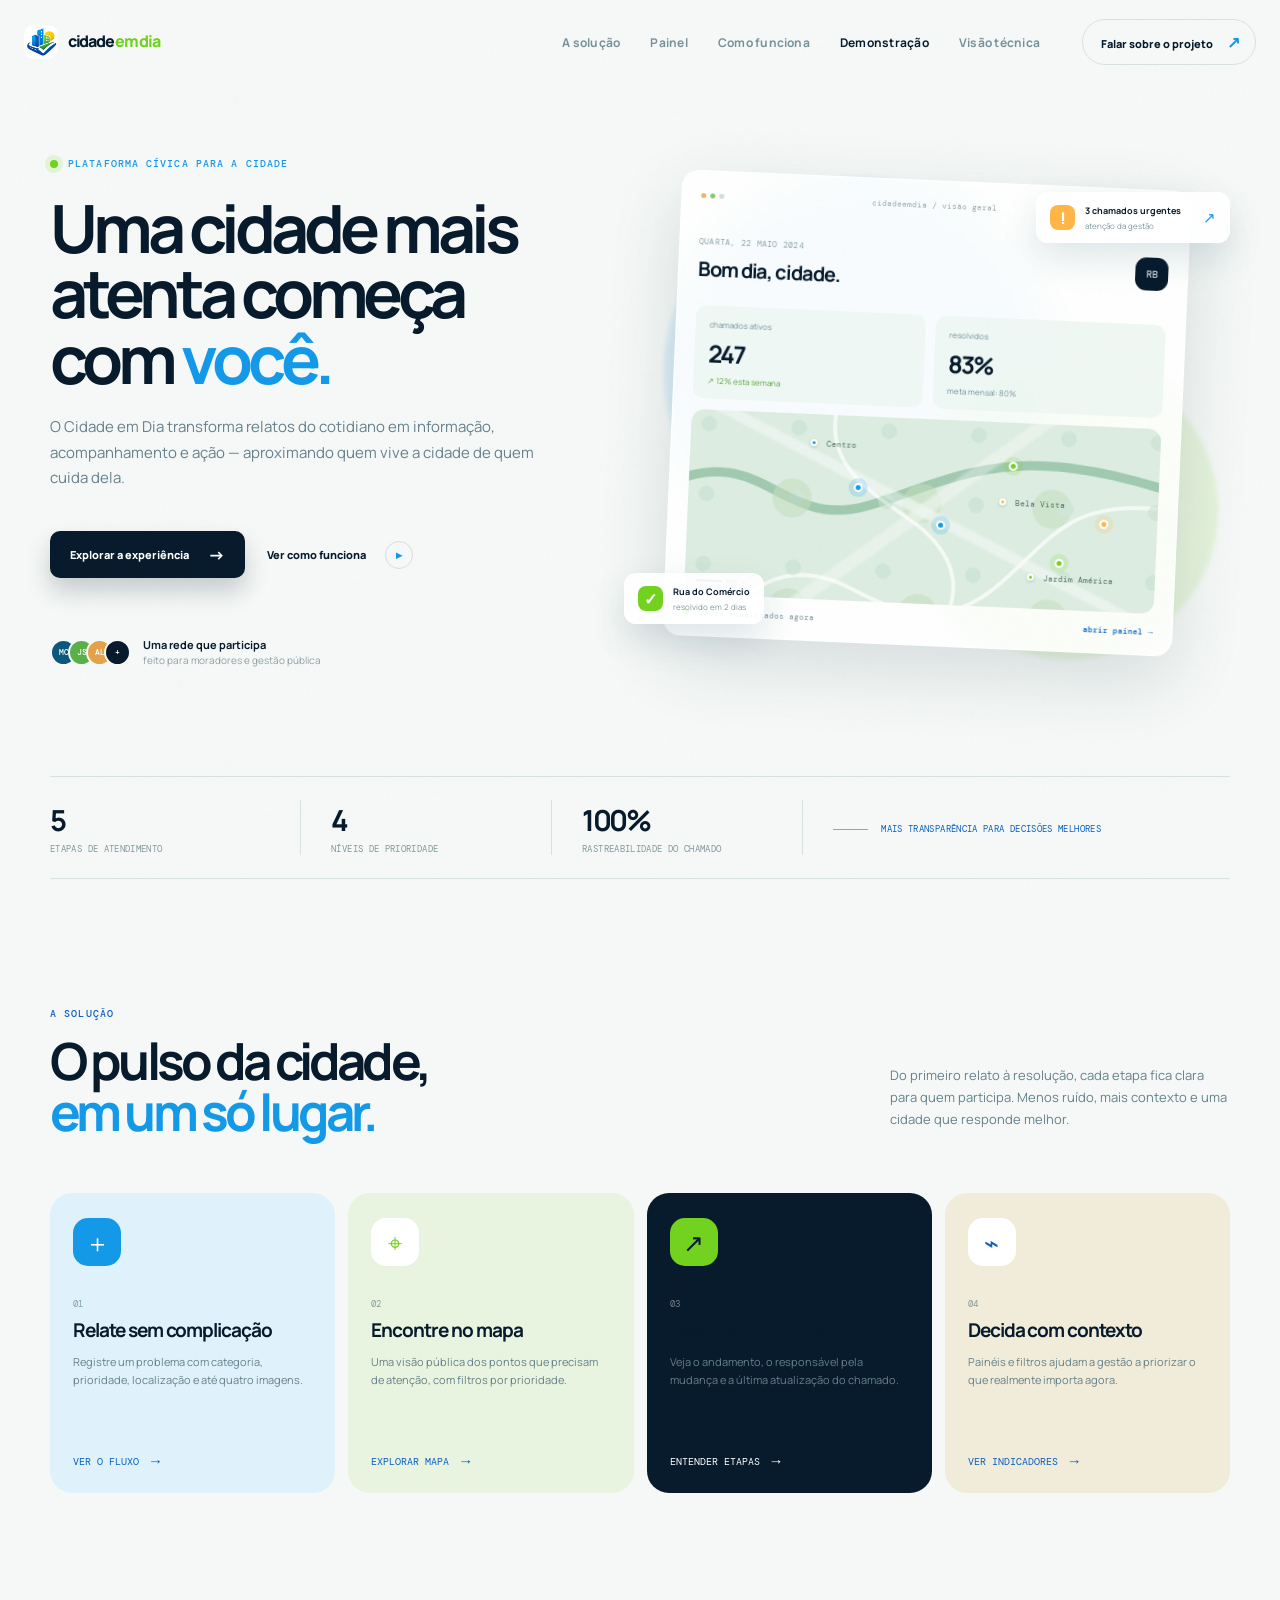
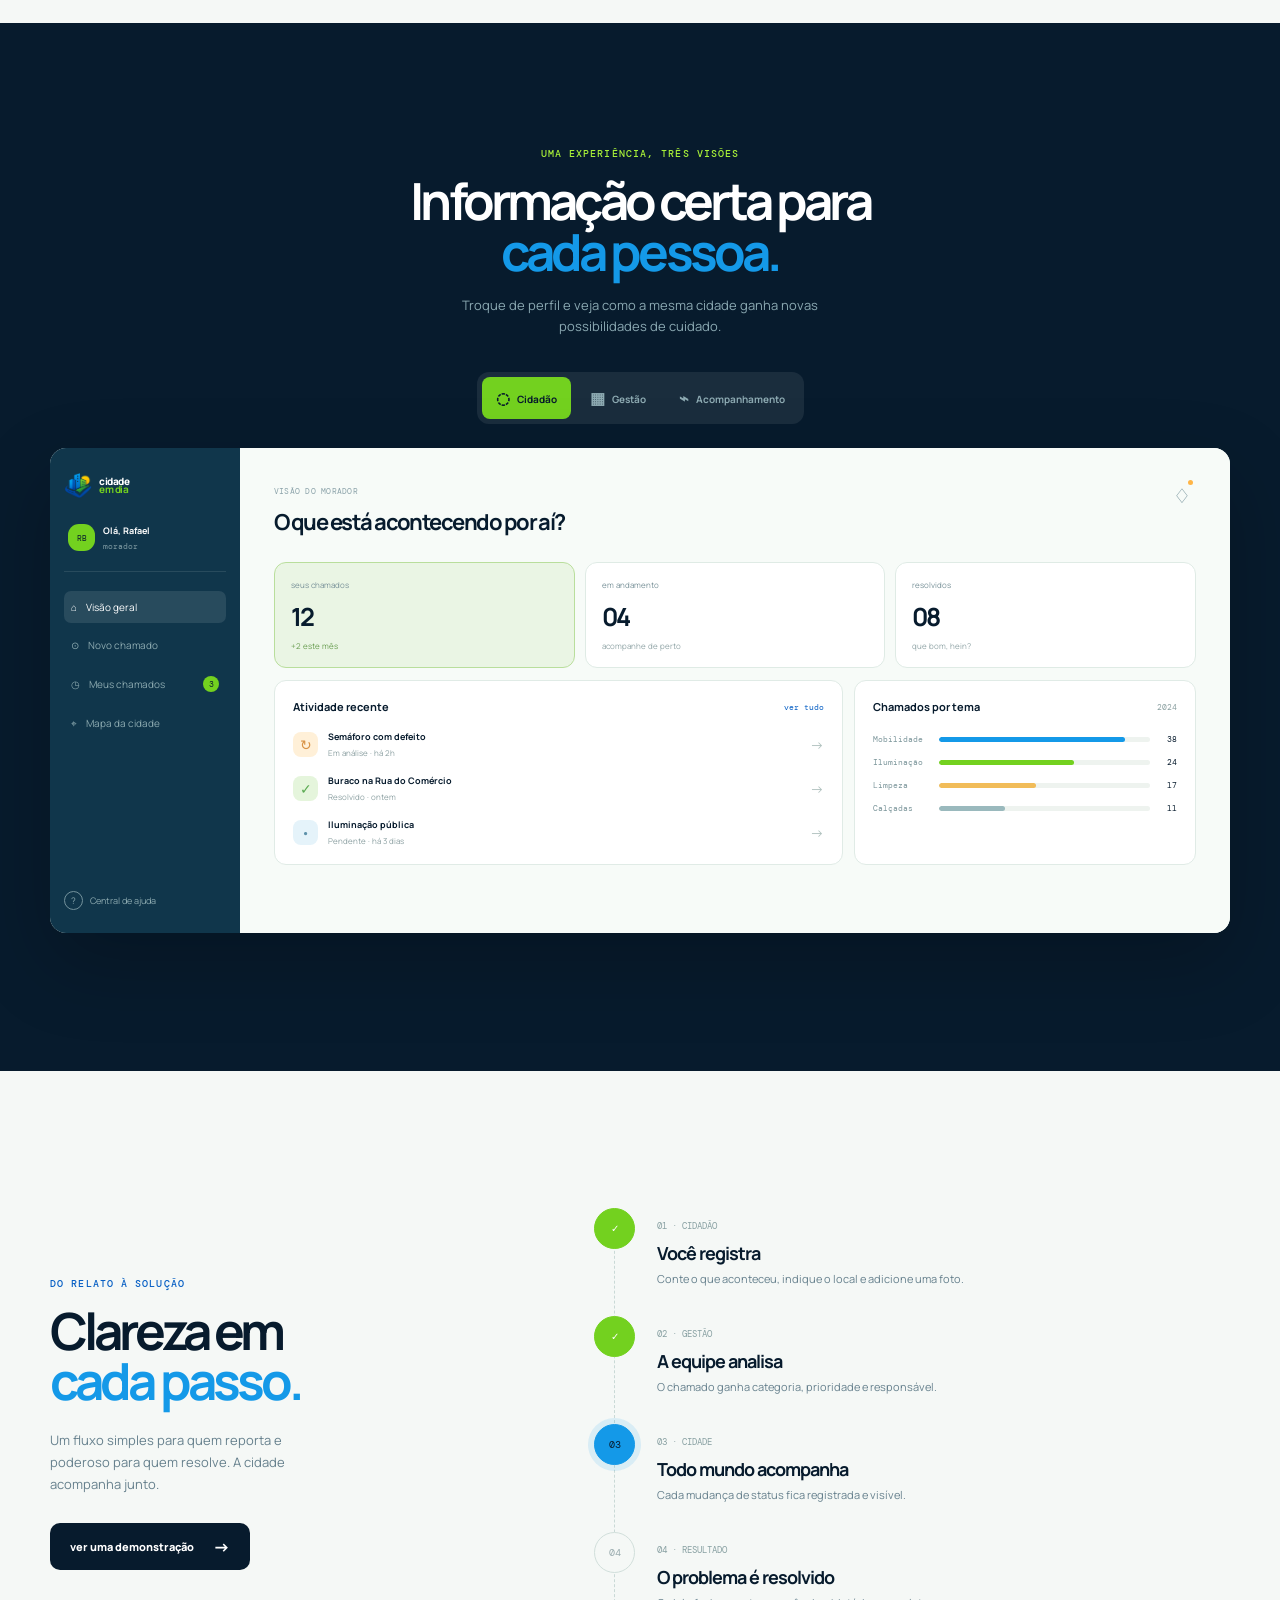
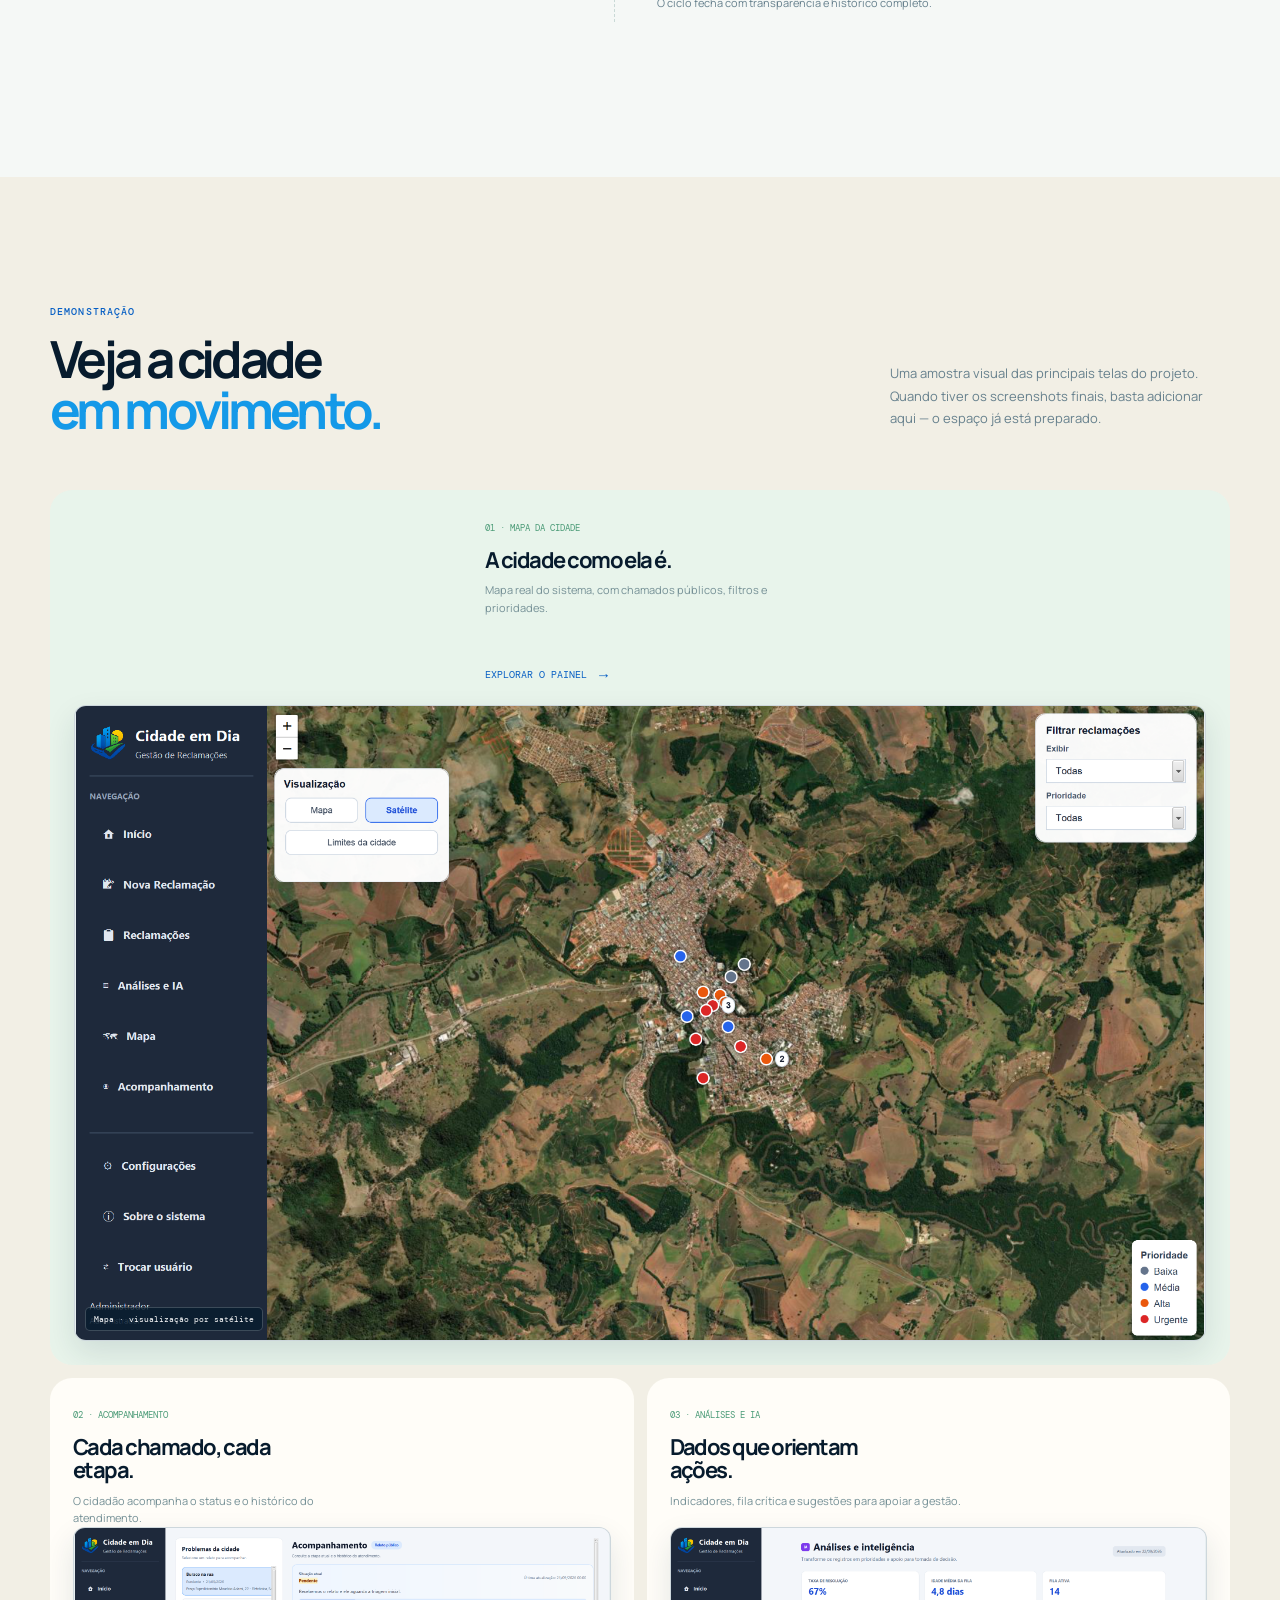
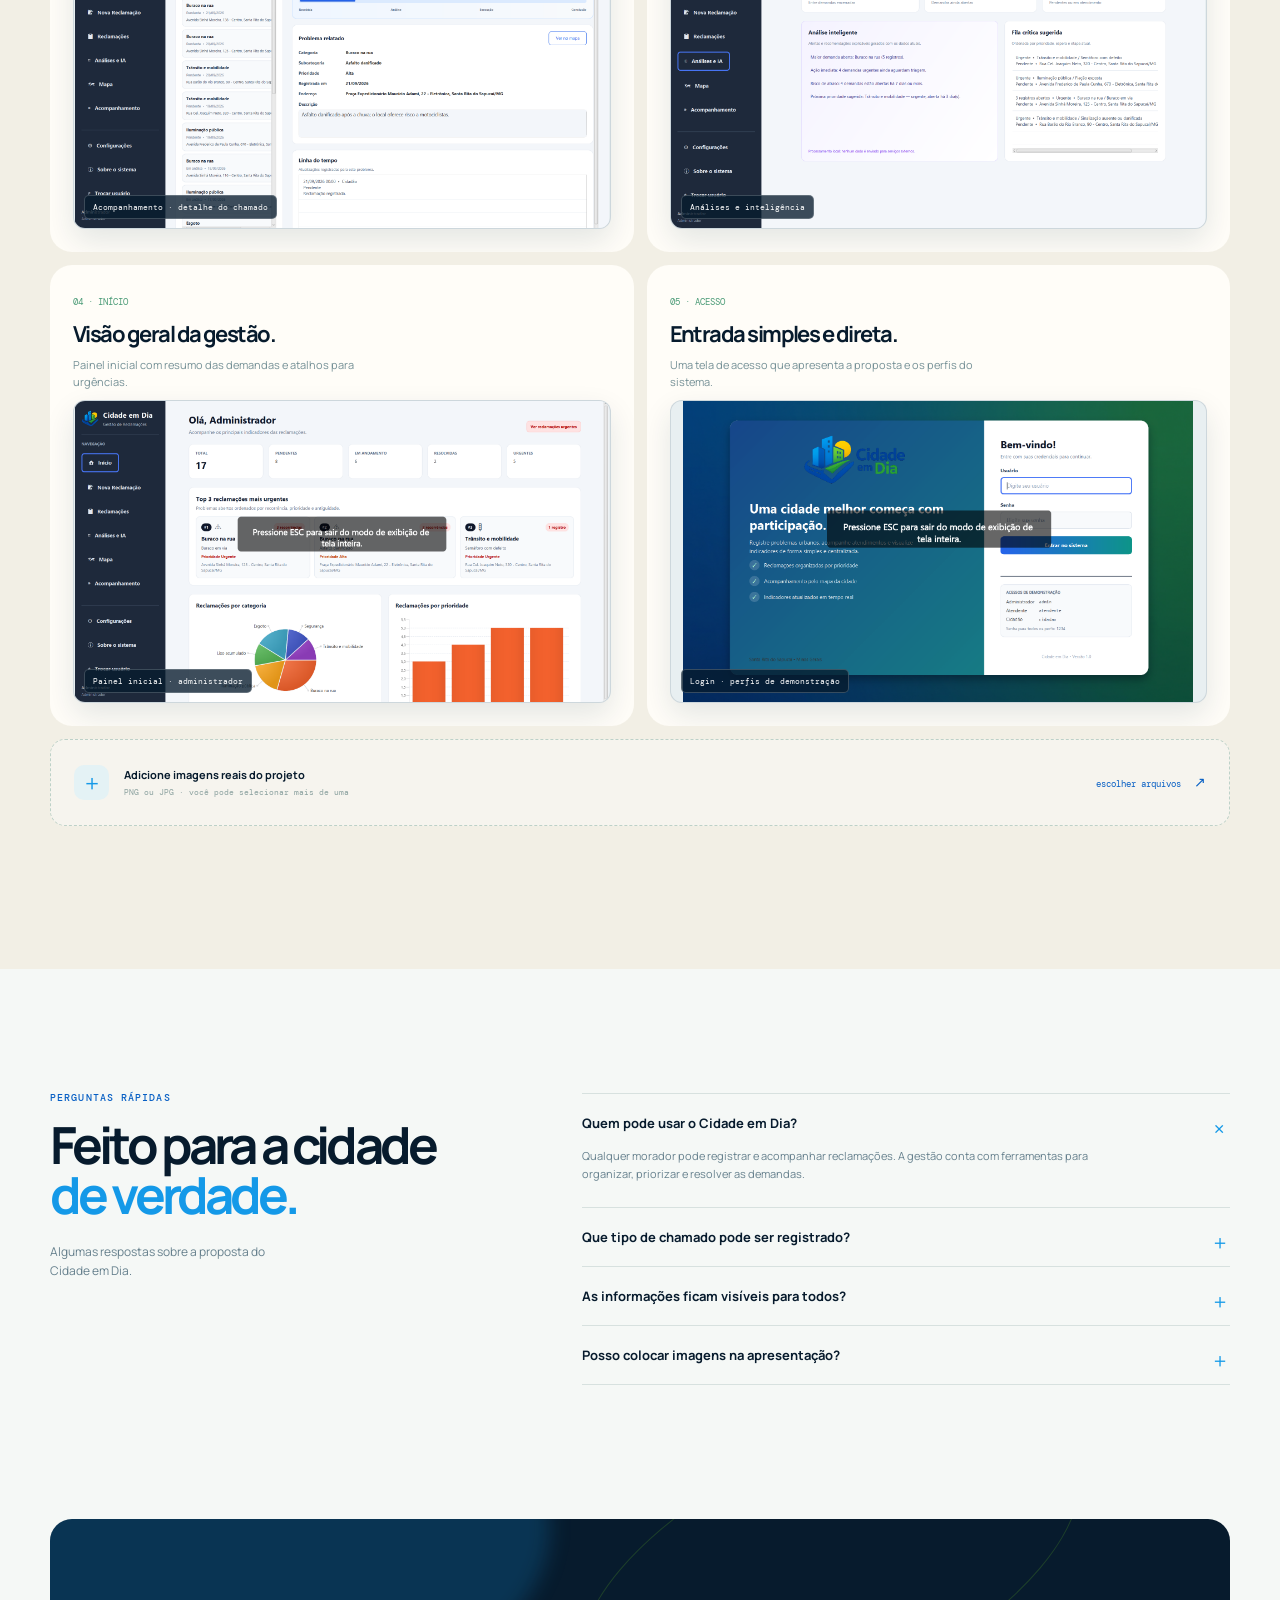
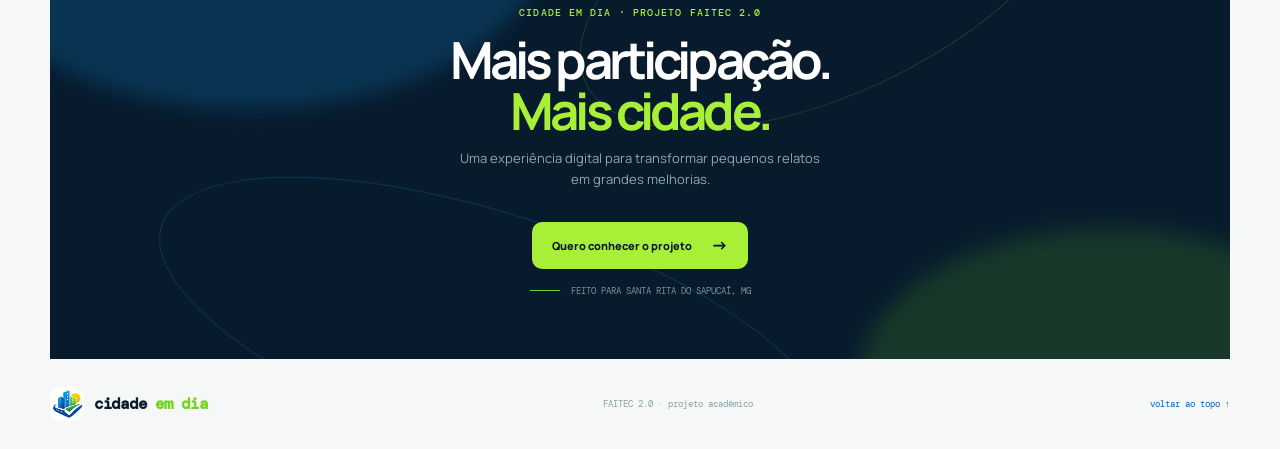
==== commit b96d5f88: "feat: add technical documentation and interactive screen viewer for Cidade em Dia project - Created " ====
--- a/site/index.html
+++ b/site/index.html
@@ -27,6 +27,7 @@
         <a class="nav-link" href="#painel">Painel</a>
         <a class="nav-link" href="#fluxo">Como funciona</a>
         <a class="nav-link" href="#demonstracao">Demonstração</a>
+        <a class="nav-link" href="tecnico.html">Visão técnica</a>
       </nav>
 
       <a class="nav-cta" href="#contato">Falar sobre o projeto <span aria-hidden="true">↗</span></a>
@@ -165,10 +166,12 @@
       <section class="section demo-section" id="demonstracao">
         <div class="section-wrap">
           <div class="section-heading split-heading reveal"><div><div class="eyebrow eyebrow-dark">demonstração</div><h2>Veja a cidade<br /><em>em movimento.</em></h2></div><p>Uma amostra visual das principais telas do projeto. Quando tiver os screenshots finais, basta adicionar aqui — o espaço já está preparado.</p></div>
-          <div class="showcase-grid">
-            <article class="showcase-card showcase-wide reveal"><div class="showcase-copy"><span class="showcase-tag">01 · visão pública</span><h3>O mapa que dá contexto.</h3><p>Localize os chamados e encontre os pontos que precisam de cuidado.</p><a href="#painel" class="text-link">explorar o painel <span>→</span></a></div><div class="mock-screen map-screen"><div class="mock-toolbar"><span class="mock-logo">cidade <b>em dia</b></span><span class="mock-pill">todos os chamados⌄</span></div><div class="mock-map-field"><div class="mock-road r1"></div><div class="mock-road r2"></div><div class="mock-road r3"></div><span class="mock-pin mp1">!</span><span class="mock-pin mp2">✓</span><span class="mock-pin mp3">!</span><span class="mock-pin mp4">•</span><div class="mock-map-card"><small>chamado selecionado</small><strong>Semáforo com defeito</strong><span>Centro · Alta prioridade</span></div></div></div></article>
-            <article class="showcase-card reveal reveal-delay-sm"><div class="showcase-copy"><span class="showcase-tag">02 · acompanhamento</span><h3>Progresso sem dúvida.</h3><p>O morador sabe em que etapa seu chamado está.</p></div><div class="mock-screen tracking-screen"><div class="mock-screen-head"><span>chamado #CED-0247</span><i>•••</i></div><strong>Buraco na Rua do Comércio</strong><small>Centro · registrado há 2 dias</small><div class="mock-progress"><span class="done">✓</span><i></i><span class="done">✓</span><i></i><span class="current">3</span><i></i><span>4</span></div><div class="mock-status-list"><span><i class="green-check">✓</i> Chamado recebido</span><span><i class="green-check">✓</i> Em análise pela equipe</span><span><i class="blue-check">↗</i> Reparo em execução</span></div></div></article>
-            <article class="showcase-card reveal reveal-delay-md"><div class="showcase-copy"><span class="showcase-tag">03 · gestão</span><h3>Prioridades à vista.</h3><p>Indicadores que ajudam a escolher o próximo passo.</p></div><div class="mock-screen analytics-screen"><div class="mock-screen-head"><span>resumo operacional</span><span class="mock-date">mai, 2024⌄</span></div><div class="mock-kpis"><div><small>ativos</small><strong>247</strong></div><div><small>resolvidos</small><strong>83%</strong></div></div><div class="mock-bars"><i style="height: 44%"></i><i style="height: 61%"></i><i style="height: 54%"></i><i class="active" style="height: 82%"></i><i style="height: 67%"></i><i style="height: 92%"></i><i style="height: 72%"></i></div><div class="mock-chart-labels"><span>seg</span><span>ter</span><span>qua</span><span>qui</span><span>sex</span><span>sáb</span><span>dom</span></div></div></article>
+          <div class="showcase-grid screenshot-grid">
+            <article class="showcase-card showcase-wide screenshot-card reveal"><div class="showcase-copy"><span class="showcase-tag">01 · mapa da cidade</span><h3>A cidade como ela é.</h3><p>Mapa real do sistema, com chamados públicos, filtros e prioridades.</p><a href="#painel" class="text-link">explorar o painel <span>→</span></a></div><figure class="screen-preview screen-preview-wide"><img src="img/mapa.png" alt="Tela do mapa do Cidade em Dia, com marcadores de reclamações e filtros de prioridade." loading="lazy" /><figcaption>Mapa · visualização por satélite</figcaption></figure></article>
+            <article class="showcase-card screenshot-card reveal reveal-delay-sm"><div class="showcase-copy"><span class="showcase-tag">02 · acompanhamento</span><h3>Cada chamado, cada etapa.</h3><p>O cidadão acompanha o status e o histórico do atendimento.</p></div><figure class="screen-preview"><img src="img/acompanhamento.png" alt="Tela de acompanhamento de um problema urbano com progresso, detalhes e linha do tempo." loading="lazy" /><figcaption>Acompanhamento · detalhe do chamado</figcaption></figure></article>
+            <article class="showcase-card screenshot-card reveal reveal-delay-md"><div class="showcase-copy"><span class="showcase-tag">03 · análises e IA</span><h3>Dados que orientam ações.</h3><p>Indicadores, fila crítica e sugestões para apoiar a gestão.</p></div><figure class="screen-preview screen-preview-bottom"><img src="img/analisesIA.png" alt="Tela de análises do sistema com taxa de resolução, fila ativa e recomendações." loading="lazy" /><figcaption>Análises e inteligência</figcaption></figure></article>
+            <article class="showcase-card screenshot-card reveal"><div class="showcase-copy"><span class="showcase-tag">04 · início</span><h3>Visão geral da gestão.</h3><p>Painel inicial com resumo das demandas e atalhos para urgências.</p></div><figure class="screen-preview screen-preview-bottom"><img src="img/inicial.png" alt="Tela inicial do sistema com resumo de reclamações e painel de urgências." loading="lazy" /><figcaption>Painel inicial · administrador</figcaption></figure></article>
+            <article class="showcase-card screenshot-card reveal reveal-delay-sm"><div class="showcase-copy"><span class="showcase-tag">05 · acesso</span><h3>Entrada simples e direta.</h3><p>Uma tela de acesso que apresenta a proposta e os perfis do sistema.</p></div><figure class="screen-preview"><img src="img/login.png" alt="Tela de login do Cidade em Dia com acessos de demonstração." loading="lazy" /><figcaption>Login · perfis de demonstração</figcaption></figure></article>
           </div>
           <label class="upload-zone reveal" for="demo-upload"><span class="upload-plus">＋</span><span><strong>Adicione imagens reais do projeto</strong><small>PNG ou JPG · você pode selecionar mais de uma</small></span><span class="upload-action">escolher arquivos <span>↗</span></span><input id="demo-upload" type="file" accept="image/png,image/jpeg,image/webp" multiple /></label>
           <div class="uploaded-gallery" id="uploaded-gallery" aria-live="polite"></div>
--- a/site/styles.css
+++ b/site/styles.css
@@ -91,3 +91,24 @@
 @media (max-width: 980px) { .topbar { gap: 22px; }.main-nav { gap: 16px; }.nav-cta { display: none; }.hero { grid-template-columns: 1fr; padding-top: 70px; }.hero-copy { max-width: 680px; }.hero-visual { min-height: 510px; }.feature-grid { grid-template-columns: repeat(2, 1fr); }.workflow-section, .faq-section { gap: 50px; }.interactive-panel { grid-template-columns: 155px 1fr; }.interactive-main { padding-inline: 23px; }.impact-strip { grid-template-columns: repeat(3, 1fr); gap: 18px; }.impact-note { display: none; } }
 @media (max-width: 700px) { .section-wrap { width: min(100% - 36px, 520px); }.topbar { width: calc(100% - 36px); height: 72px; }.menu-toggle { display: grid; gap: 4px; padding: 8px; margin-left: auto; }.menu-toggle span:not(.sr-only) { width: 21px; height: 2px; display: block; background: var(--navy); }.main-nav { position: absolute; top: 64px; left: 0; right: 0; display: none; flex-direction: column; align-items: stretch; gap: 0; padding: 8px; border: 1px solid var(--line); border-radius: 14px; background: rgba(255,255,255,.95); box-shadow: var(--shadow); }.main-nav.is-open { display: flex; }.nav-link { padding: 12px; }.hero { min-height: auto; padding-top: 59px; padding-bottom: 60px; }.hero h1 { font-size: clamp(43px, 13vw, 65px); }.hero-actions { align-items: stretch; flex-direction: column; }.button { width: fit-content; }.hero-proof { margin-top: 32px; }.hero-visual { min-height: 390px; margin-top: 18px; }.hero-dashboard { width: 100%; min-height: 330px; transform: rotate(1deg); padding: 13px; }.dashboard-heading { margin-top: 19px; }.dashboard-heading h2 { font-size: 16px; }.metric-row { margin-top: 16px; }.metric strong { font-size: 19px; }.mini-map { height: 136px; }.floating-card { transform: scale(.83); }.floating-alert { top: 19px; right: -16px; }.floating-status { left: -18px; bottom: 23px; }.impact-strip { grid-template-columns: repeat(3, 1fr); gap: 8px; padding: 18px 0; }.impact-strip > div { padding: 0 10px; }.impact-strip > div:first-child { padding-left: 0; }.impact-strip strong { font-size: 21px; }.impact-strip span { font-size: 7px; line-height: 1.35; }.section { padding: 83px 0; }.split-heading, .workflow-section, .faq-section { display: block; }.split-heading > p { width: auto; margin-top: 25px; }.feature-grid { grid-template-columns: 1fr; gap: 10px; margin-top: 35px; }.feature-card { min-height: 245px; }.panel-section { padding: 84px 0; }.centered-heading h2 { font-size: 41px; }.panel-switcher { width: 100%; justify-content: center; }.profile-tab { padding: 9px 8px; font-size: 9px; }.interactive-panel { grid-template-columns: 1fr; }.interactive-sidebar { display: none; }.interactive-main { padding: 22px 16px; }.interactive-top h3 { font-size: 19px; }.panel-stat-grid { gap: 6px; }.panel-stat { padding: 11px 9px; }.panel-stat strong { font-size: 21px; }.panel-stat span, .panel-stat small { font-size: 7px; }.panel-lower { grid-template-columns: 1fr; }.category-card { display: none; }.tracking-head { padding: 12px; }.tracking-head h4 { font-size: 13px; }.progress-track { margin-top: 35px; }.progress-labels { margin-inline: 5px; font-size: 7px; }.tracking-update { align-items: flex-start; flex-wrap: wrap; margin-top: 30px; }.tracking-update a { margin-left: 41px; }.workflow-copy { margin-bottom: 60px; }.timeline-item { min-height: 120px; }.demo-section { padding-top: 83px; }.showcase-grid { grid-template-columns: 1fr; margin-top: 35px; }.showcase-wide { grid-column: auto; display: block; min-height: 535px; }.map-screen { margin-top: 28px; height: 245px; }.showcase-card { min-height: 390px; }.uploaded-gallery { grid-template-columns: repeat(2, 1fr); }.upload-zone { align-items: flex-start; flex-wrap: wrap; padding: 17px; }.upload-action { width: 100%; margin-left: 50px; }.faq-section { padding: 83px 0; }.faq-list { margin-top: 44px; }.faq-item { padding-right: 30px; }.final-cta { width: calc(100% - 36px); min-height: 430px; padding-top: 75px; }.final-cta h2 { font-size: 44px; }.footer { flex-wrap: wrap; gap: 16px; padding-block: 25px; }.footer > span { width: 100%; order: 3; }.demo-modal { padding: 35px 22px; }.demo-modal h2 { font-size: 34px; }.modal-steps { grid-template-columns: 1fr; }.modal-steps > div { padding: 12px; }.modal-steps strong { margin: 7px 0 4px; } }
 @media (prefers-reduced-motion: reduce) { html { scroll-behavior: auto; } *, *:before, *:after { animation-duration: .01ms !important; animation-iteration-count: 1 !important; transition-duration: .01ms !important; } .reveal { opacity: 1; transform: none; } }
+
+/* Capturas reais do sistema na galeria de demonstração. */
+.screenshot-grid { align-items: stretch; }
+.screenshot-card { min-height: 0; display: flex; flex-direction: column; padding: 23px; }
+.screenshot-card .showcase-copy { min-height: 112px; }
+.screenshot-card h3 { font-size: 22px; }
+.screenshot-card p { max-width: 310px; }
+.showcase-wide.screenshot-card { grid-template-columns: .62fr 1.38fr; min-height: 0; align-items: center; padding: 24px; }
+.showcase-wide.screenshot-card .showcase-copy { min-height: 0; }
+.screen-preview { width: 100%; aspect-ratio: 16 / 9; position: relative; overflow: hidden; margin: auto 0 0; border: 1px solid rgba(12,47,68,.12); border-radius: 12px; background: #e8eff1; box-shadow: 0 12px 30px rgba(12,47,68,.11); }
+.screen-preview img { width: 100%; height: 100%; display: block; object-fit: contain; object-position: center; transition: transform .35s ease; }
+.screen-preview:hover img { transform: scale(1.025); }
+.screen-preview figcaption { position: absolute; left: 10px; bottom: 9px; padding: 6px 8px; border: 1px solid rgba(255,255,255,.2); border-radius: 5px; color: #fff; background: rgba(7,27,45,.78); font: 8px 'DM Mono', monospace; }
+.screen-preview-wide { margin: 0; }
+
+@media (max-width: 700px) {
+  .showcase-wide.screenshot-card { display: flex; flex-direction: column; align-items: stretch; gap: 20px; }
+  .screenshot-card { min-height: 0; }
+  .screenshot-card .showcase-copy { min-height: 0; }
+  .screen-preview-wide { margin: 0; }
+}
